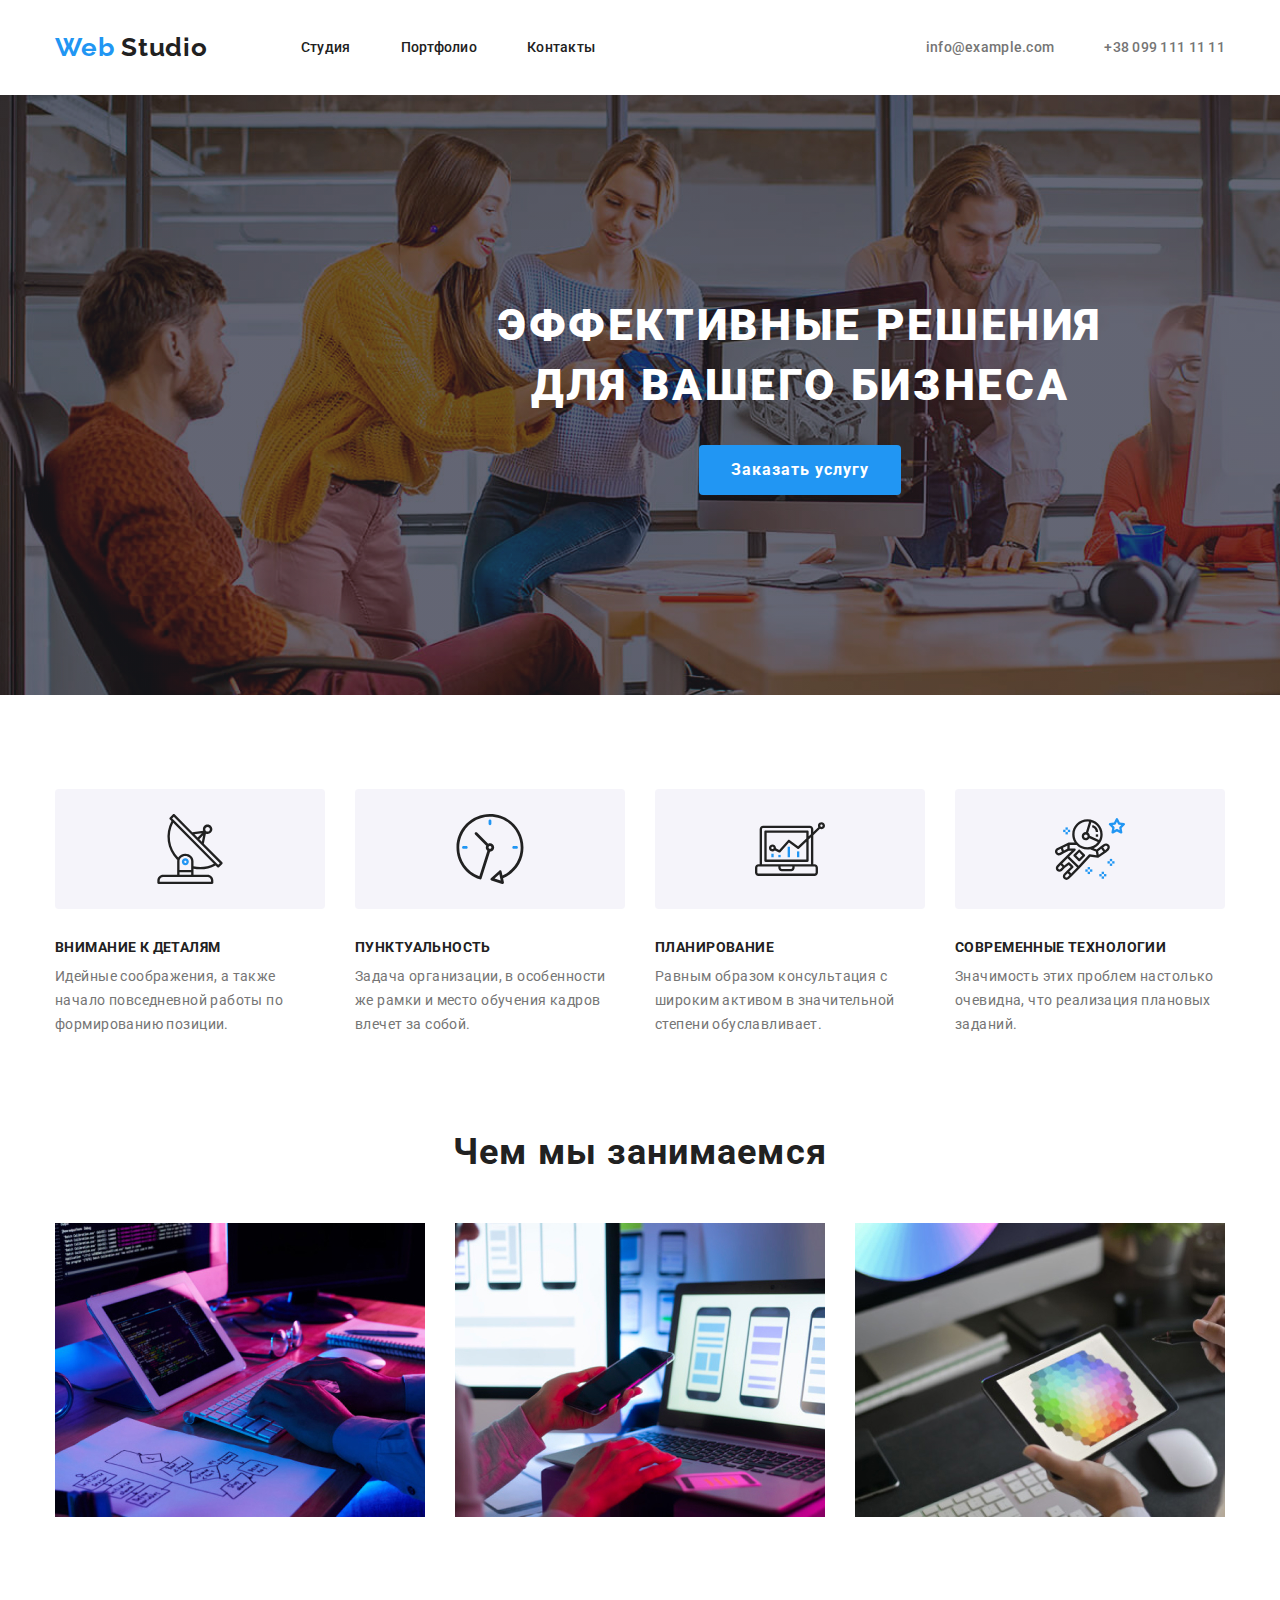
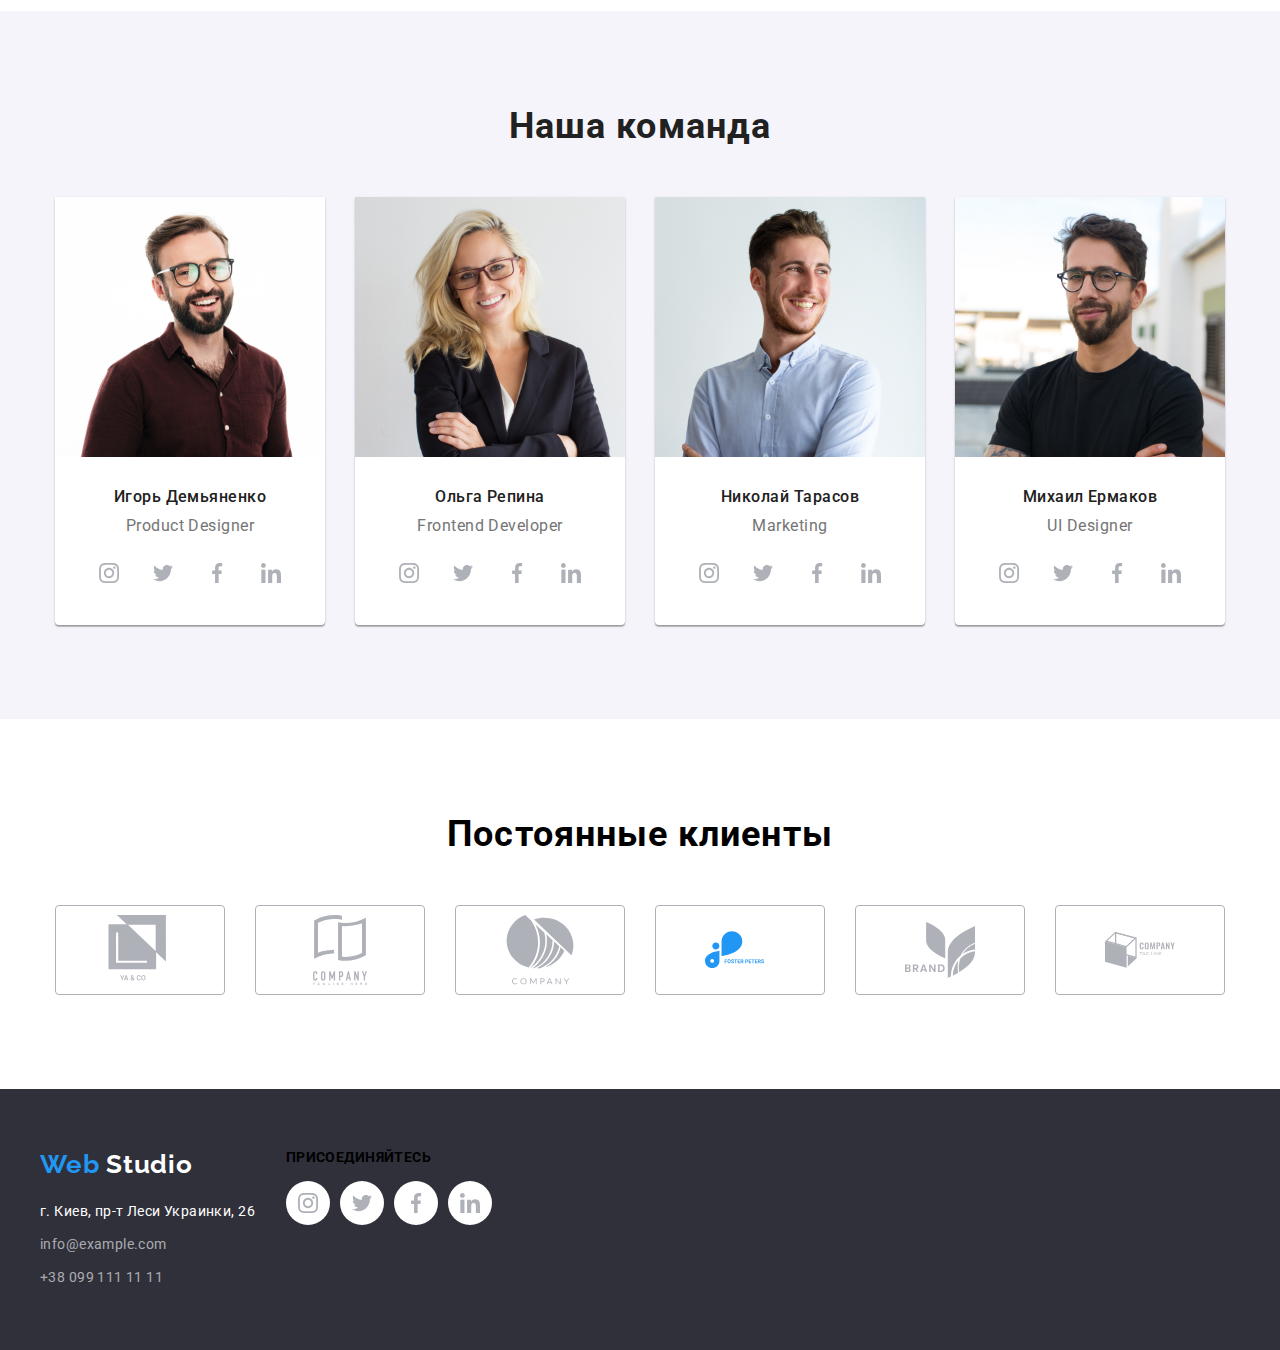
==== index.html @ 0ee761e8 "Initial commit" ====
<!DOCTYPE html>
<html lang="ru">
  <head>
    <meta charset="UTF-8" />
    <meta name="viewport" content="width=device-width, initial-scale=1.0" />
    <title>Main</title>
    <link rel="stylesheet" href="https://cdnjs.cloudflare.com/ajax/libs/modern-normalize/1.0.0/modern-normalize.min.css">
    <link
      href="https://fonts.googleapis.com/css2?family=Oleo+Script&family=Raleway:wght@700&family=Roboto:wght@400;500;700;900&display=swap"
      rel="stylesheet" />
    <link rel="stylesheet" href="./css/styles.css" />
  </head>
  <body>
    <!-- Шапка -->
    <header class="header">
      <div class="container">
       <nav class="navigation">
        <a class="logo link" href="index.html">
          <span class="logo-element">Web</span>
          Studio
        </a>

        <ul class="navigation__list list">
          <li class="navigation__list-item">
            <a class="navigation__list-link link" href="index.html">Студия</a>
          </li>
          <li class="navigation__list-item">
            <a class="navigation__list-link link" href="portfolio.html">Портфолио</a>
          </li>
          <li class="navigation__list-item">
            <a class="navigation__list-link link" href="">Контакты</a>
          </li>
        </ul>
       </nav>
       <address class="address">
          <div class="header__address">
            <ul class="address__list list">
              <li class="address__list-item">
                <a class="address__list-link link" href="mailto:info@example.com"
                >info@example.com</a>
              </li>
              <li class="address__list-item">
                <a class="address__list-link link" href="tel:+380991111111"
                >+38 099 111 11 11</a>
              </li>
            </ul>
          </div>
          </address>
      </div>
    </header>
    <main>
      <!-- Герой -->
      <section class="hero">
        <div class="container">
            <h1 class="hero__header">Эффективные решения для вашего бизнеса</h1>
          <button class="modal-btn" type="button">Заказать услугу</button>
        </div>
      </section>
      <!-- Наши качества -->
      <section class="about">
        <div class="container">
          <h2 hidden class="about__header">Наши качества</h2>
          <ul class="about__list list">
            <li class="about__list-item about__list-antenna">
              <h3 class="about__list-header">Внимание к деталям</h3>
              <p class="about__list-text">
                Идейные соображения, а также начало повседневной работы по
                формированию позиции.
              </p>
            </li>
            <li class="about__list-item about__list-clock">
              <h3 class="about__list-header">Пунктуальность</h3>
              <p class="about__list-text">
                Задача организации, в особенности же рамки и место обучения кадров
                влечет за собой.
              </p>
            </li>
            <li class="about__list-item about__list-diagram">
              <h3 class="about__list-header">Планирование</h3>
              <p class="about__list-text">
                Равным образом консультация с широким активом в значительной
                степени обуславливает.
              </p>
            </li>
            <li class="about__list-item about__list-astronaut">
              <h3 class="about__list-header">Современные технологии</h3>
              <p class="about__list-text">
                Значимость этих проблем настолько очевидна, что реализация
                плановых заданий.
              </p>
            </li>
          </ul>
        </div>
      </section>
      <!-- Чем мы занимаемся -->
      <section class="works">
        <div class="container">
          <h2 class="works__header">Чем мы занимаемся</h2>
          <ul class="works__list list">
            <li class="works__list-item">
              <img
                class="works__list-img"
                src="./images/main/tab.jpg"
                alt="человек за планшетом"
                width="370"
                height="294"
              />
            </li>
            <li class="works__list-item">
              <img
                class="works__list-img"
                src="./images/main/phone1.jpg"
                alt="человек с телефоном за ноутбуком"
                width="370"
                height="294"
              />
            </li>
            <li class="works__list-item">
              <img
                class="works__list-img"
                src="./images/main/phone2.jpg"
                alt="человек с палитрой на телефоне"
                width="370"
                height="294"
              />
            </li>
          </ul>
        </div>
      </section>
      <!-- Наша команда -->
      <section class="team">
        <div class="container">
          <h2 class="team__header">Наша команда</h2>
          <ul class="team__list list">
            <li class="team__list-item">
              <img
                class="team__list-img"
                src="./images/main/igordemyanenko.jpg"
                alt="Фото разработчика"
                height="260"
                width="270"
              />
              <h3 class="team__name">Игорь Демьяненко</h3>
              <p class="team__work">Product Designer</p>
              <ul class="social__list list">
                <li class="social__list-item">
                  <a href="#" class="social__list-link link">
                    <svg class="social__list-svg">
                      <use href="./images/sprite.svg#icon-instagram"></use>
                    </svg>
                  </a>
                </li>
                <li class="social__list-item">
                  <a href="#" class="social__list-link link">
                    <svg class="social__list-svg">
                      <use href="./images/sprite.svg#icon-twitter"></use>
                    </svg>
                  </a>
                </li>
                <li class="social__list-item">
                  <a href="#" class="social__list-link link">
                    <svg class="social__list-svg">
                      <use href="./images/sprite.svg#icon-facebook"></use>
                    </svg>
                  </a>
                </li>
                <li class="social__list-item">
                  <a href="#" class="social__list-link link">
                    <svg class="social__list-svg">
                      <use href="./images/sprite.svg#icon-linkedin"></use>
                    </svg>
                  </a>
                </li>
              </ul>
            </li>
            <li class="team__list-item">
              <img
                class="team__list-img"
                src="./images/main/olgarepina.jpg"
                alt="Фото разработчика"
                height="260"
                width="270"
              />
              <h3 class="team__name">Ольга Репина</h3>
              <p class="team__work">Frontend Developer</p>
              <ul class="social__list list">
                <li class="social__list-item">
                  <a href="#" class="social__list-link link">
                    <svg class="social__list-svg">
                      <use href="./images/sprite.svg#icon-instagram"></use>
                    </svg>
                  </a>
                </li>
                <li class="social__list-item">
                  <a href="#" class="social__list-link link">
                    <svg class="social__list-svg">
                      <use href="./images/sprite.svg#icon-twitter"></use>
                    </svg>
                  </a>
                </li>
                <li class="social__list-item">
                  <a href="#" class="social__list-link link">
                    <svg class="social__list-svg">
                      <use href="./images/sprite.svg#icon-facebook"></use>
                    </svg>
                  </a>
                </li>
                <li class="social__list-item">
                  <a href="#" class="social__list-link link">
                    <svg class="social__list-svg">
                      <use href="./images/sprite.svg#icon-linkedin"></use>
                    </svg>
                  </a>
                </li>
              </ul>
            </li>
            <li class="team__list-item">
              <img
                class="team__list-img"
                src="./images/main/nikolaytarasov.jpg"
                alt="Фото разработчика"
                height="260"
                width="270"
              />
              <h3 class="team__name">Николай Тарасов</h3>
              <p class="team__work">Marketing</p>
              <ul class="social__list list">
                <li class="social__list-item">
                  <a href="#" class="social__list-link link">
                    <svg class="social__list-svg">
                      <use href="./images/sprite.svg#icon-instagram"></use>
                    </svg>
                  </a>
                </li>
                <li class="social__list-item">
                  <a href="#" class="social__list-link link">
                    <svg class="social__list-svg">
                      <use href="./images/sprite.svg#icon-twitter"></use>
                    </svg>
                  </a>
                </li>
                <li class="social__list-item">
                  <a href="#" class="social__list-link link">
                    <svg class="social__list-svg">
                      <use href="./images/sprite.svg#icon-facebook"></use>
                    </svg>
                  </a>
                </li>
                <li class="social__list-item">
                  <a href="#" class="social__list-link link">
                    <svg class="social__list-svg">
                      <use href="./images/sprite.svg#icon-linkedin"></use>
                    </svg>
                  </a>
                </li>
              </ul>
            </li>
            <li class="team__list-item">
              <img
                class="team__list-img"
                src="./images/main/mihailermakov.jpg"
                alt="Фото разработчика"
                height="260"
                width="270"
              />
              <h3 class="team__name">Михаил Ермаков</h3>
              <p class="team__work">UI Designer</p>
              <ul class="social__list list">
                <li class="social__list-item">
                  <a href="#" class="social__list-link link">
                    <svg class="social__list-svg">
                      <use href="./images/sprite.svg#icon-instagram"></use>
                    </svg>
                  </a>
                </li>
                <li class="social__list-item">
                  <a href="#" class="social__list-link link">
                    <svg class="social__list-svg">
                      <use href="./images/sprite.svg#icon-twitter"></use>
                    </svg>
                  </a>
                </li>
                <li class="social__list-item">
                  <a href="#" class="social__list-link link">
                    <svg class="social__list-svg">
                      <use href="./images/sprite.svg#icon-facebook"></use>
                    </svg>
                  </a>
                </li>
                <li class="social__list-item">
                  <a href="#" class="social__list-link link">
                    <svg class="social__list-svg">
                      <use href="./images/sprite.svg#icon-linkedin"></use>
                    </svg>
                  </a>
                </li>
              </ul>
            </li>
          </ul>
        </div>
      </section>
      <!--Постоянные клиенты-->
      <section class="clients">
        <div class="container">
          <h2 class="clients__header">Постоянные клиенты</h2>
          <ul class="clients__list list">
            <li class="clients__list-item clients__list-logo1"></li>
            <li class="clients__list-item clients__list-logo2"></li>
            <li class="clients__list-item clients__list-logo3"></li>
            <li class="clients__list-item clients__list-logo4"></li>
            <li class="clients__list-item clients__list-logo5"></li>
            <li class="clients__list-item clients__list-logo6"></li>
          </ul>
        </div>
      </section>
    </main>
    <footer class="footer">
      <div class="container">
        <div class="footer__address-wrapper">
          <a class="logo link" href="/index.html">
            <span class="logo-element">Web</span>
            <span class="footer__logo-element">Studio</span>
          </a>
          <address class="footer__address address">
            <ul class="footer__address-list list">
              <li class="footer__address-item">
                <a class="footer__address-map link" href="https://goo.gl/maps/5HZnRqnJjsardYHZ7" target="_blank">г. Киев, пр-т
                  Леси
                  Украинки, 26
                </a>
              </li>
              <li class="footer__address-item">
                <a class="footer__address-link link" href="mailto:info@example.com">info@example.com</a>
              </li>
              <li class="footer__address-item">
                <a class="footer__address-link link" href="tel:+380991111111">+38 099 111 11 11</a>
              </li>
            </ul>
          </address>
        </div>
        <div class="footer__social">
          <p class="footer__social-agit">Присоединяйтесь</p>
          <ul class="social__list list">
            <li class="social__list-item">
              <a href="#" class="social__list-link link">
                <svg class="social__list-svg">
                  <use href="./images/sprite.svg#icon-instagram"></use>
                </svg>
              </a>
            </li>
            <li class="social__list-item">
              <a href="#" class="social__list-link link">
                <svg class="social__list-svg">
                  <use href="./images/sprite.svg#icon-twitter"></use>
                </svg>
              </a>
            </li>
            <li class="social__list-item">
              <a href="#" class="social__list-link link">
                <svg class="social__list-svg">
                  <use href="./images/sprite.svg#icon-facebook"></use>
                </svg>
              </a>
            </li>
            <li class="social__list-item">
              <a href="#" class="social__list-link link">
                <svg class="social__list-svg">
                  <use href="./images/sprite.svg#icon-linkedin"></use>
                </svg>
              </a>
            </li>
          </ul>
        </div>
      </div>
    </footer>
  </body>
</html>
---- css/styles.css ----
:root {
  --main-font: "Roboto", sans-serif;
  --secondary-font: "Raleway", sans-serif;
  --accent-color: #2196f3;
  --headers-color: #212121;
  --text-color: #757575;
  --hero-color: #ffffff;
  --social-color: #afb1b8;
  --footer__address-color: rgba(255, 255, 255, 0.6);
}

*,
*::before,
*::after {
  margin: 0;
  padding: 0;
}

body {
  font-family: var(--main-font);
  max-width: 1600px;
}

img {
  display: block;
}

.link {
  text-decoration: none;
}

.list {
  list-style: none;
}

.address {
  font-style: normal;
}

.container {
  width: 1200px;
  padding: 0 15px;
  margin: 0 auto;
}

.section {
  padding-top: 94px;
  padding-bottom: 94px;
}

/* ========== COMPONENTS ========== */
.logo-element {
  font-family: var(--secondary-font);
  font-weight: 700;
  font-size: 26px;
  line-height: 1.192;
  letter-spacing: 0.03em;
  color: var(--accent-color);
}

.works__header,
.team__header {
  font-weight: 700;
  font-size: 36px;
  line-height: 1.167;
  letter-spacing: 0.03em;
  color: var(--headers-color);
}

/* ======== END COMPONENTS ======== */

/* ========== HEADER ========== */
.header {
  padding: 32px 0;
}

.header .container {
  display: flex;
  align-items: center;
  justify-content: space-between;
}

.navigation {
  display: flex;
  align-items: center;
}

.navigation__list {
  display: flex;
}

.navigation__list-item:not(:last-child) {
  margin-right: 50px;
}

.logo {
  margin-right: 93px;
}

.navigation__list-link,
.address__list-link {
  font-weight: 500;
  font-size: 14px;
  line-height: 1.142;
  letter-spacing: 0.02em;
  color: var(--headers-color);
}

.navigation__list-link:hover,
.address__list-link:hover,
.navigation__list-link:focus,
.address__list-link:focus {
  color: var(--accent-color);
}

.logo {
  font-family: var(--secondary-font);
  font-weight: 700;
  font-size: 26px;
  line-height: 1.192;
  letter-spacing: 0.03em;
  color: var(--headers-color);
}

.address__list {
  display: flex;
}

.address__list-item:not(:last-child) {
  margin-right: 50px;
}

.address__list-link {
  color: var(--text-color);
}
/* ========== END HEADER ========== */

/* ========== HERO ========== */
.hero {
  background-color: #2f303a;
  background-image: linear-gradient(
      rgba(47, 48, 58, 0.4),
      rgba(47, 48, 58, 0.4)
    ),
    url(../images/main/hero.jpg);
  width: 1600px;
  height: 600px;
  background-repeat: no-repeat;
  background-size: cover;
}

.modal-btn {
  display: block;
  font-family: inherit;
  font-weight: 700;
  font-size: 16px;
  line-height: 1.875;
  letter-spacing: 0.06em;
  margin: 0 auto;
  margin-top: 30px;
  padding: 10px 32px;
  border-style: none;
  border-radius: 4px;
  cursor: pointer;
  background-color: var(--accent-color);
  color: var(--hero-color);
}

.hero__header {
  text-align: center;
  width: 700px;
  margin: 0 auto;
  padding-top: 200px;
  font-weight: 900;
  font-size: 44px;
  line-height: 1.364;
  letter-spacing: 0.06em;
  text-transform: uppercase;
  color: var(--hero-color);
}
/* ========== END HERO ========== */

/* ========== ABOUT ========== */
.about .container {
  display: flex;
}

.about__list {
  display: flex;
  padding-top: 94px;
}

.about__list-header {
  margin-bottom: 10px;
  font-weight: 700;
  font-size: 14px;
  line-height: 1.142;
  letter-spacing: 0.03em;
  text-transform: uppercase;
  color: var(--headers-color);
}

.about__list-item {
  width: 270px;
}

.about__list-item:not(:last-child) {
  margin-right: 30px;
}

.about__list-text {
  font-weight: 400;
  font-size: 14px;
  line-height: 1.714;
  letter-spacing: 0.03em;
  color: var(--text-color);
}

.about__list-item::before {
  display: block;
  content: "";
  height: 120px;
  border-radius: 4px;
  margin-bottom: 30px;
  background-repeat: no-repeat;
  background-size: 70px 70px;
  background-position: center;
  background-color: #f5f4fa;
}

.about__list-antenna::before {
  background-image: url(../images/main/antenna.svg);
}

.about__list-clock::before {
  background-image: url(../images/main/clock.svg);
}

.about__list-diagram::before {
  background-image: url(../images/main/diagram.svg);
}

.about__list-astronaut::before {
  background-image: url(../images/main/astronaut.svg);
}
/* ========== END ABOUT ========== */

/* ========== WORKS ========== */
.works .container {
  display: flex;
  flex-wrap: wrap;
}

.works__list-item {
  padding-bottom: 94px;
}

.works__header {
  padding-top: 94px;
  margin: 0 auto;
}

.works__list {
  display: flex;
  justify-content: center;
  padding-top: 50px;
}

.works__list-item:not(:last-child) {
  margin-right: 30px;
}

/* ========== END WORKS ========== */

/* ========== TEAM ========== */
.team .container {
  display: flex;
  flex-wrap: wrap;
}

.team {
  background-color: #f5f4fa;
}

.team__header {
  padding-top: 94px;
  margin: 0 auto;
}

.team__list {
  display: flex;
  padding-top: 50px;
  padding-bottom: 94px;
}

.team__name {
  display: flex;
  justify-content: center;
  font-weight: 500;
  font-size: 16px;
  line-height: 1.188;
  letter-spacing: 0.03em;
  color: var(--headers-color);
  margin-top: 30px;
}

.team__work {
  display: flex;
  justify-content: center;
  font-weight: 400;
  font-size: 16px;
  line-height: 1.188;
  letter-spacing: 0.03em;
  color: var(--text-color);
  margin-top: 10px;
}

.team__list-item {
  background-color: var(--hero-color);
  box-shadow: 0px 1px 3px rgba(0, 0, 0, 0.12), 0px 1px 1px rgba(0, 0, 0, 0.14),
    0px 2px 1px rgba(0, 0, 0, 0.2);
  border-radius: 0px 0px 4px 4px;
}

.team__list-item:not(:last-child) {
  margin-right: 30px;
}

.social__list-item:not(:last-child) {
  margin-right: 10px;
}

.social__list {
  display: flex;
  justify-content: center;
  margin-top: 16px;
  margin-bottom: 30px;
}

.social__list-link {
  display: flex;
  justify-content: center;
  align-items: center;
  width: 44px;
  height: 44px;
  border-radius: 50%;
  background-color: #ffffff;
}

.social__list-link:hover {
  background-color: var(--accent-color);
}

.social__list-link:hover .social__list-svg {
  fill: var(--hero-color);
}

.social__list-svg {
  width: 20px;
  height: 20px;
  fill: var(--social-color);
}

/* ========== END TEAM ========== */

/* ========== CLIENTS ========== */
.clients__header {
  font-weight: 700;
  font-size: 36px;
  line-height: 1.167;
  text-align: center;
  letter-spacing: 0.03em;
  padding-top: 94px;
  margin-bottom: 50px;
}

.clients__list {
  display: flex;
  justify-content: space-between;
}

.clients__list-item {
  padding-bottom: 94px;
}

.clients__list-item:not(:last-child) {
  margin-right: 30px;
}

.clients__list-item::before {
  display: block;
  content: "";
  width: 170px;
  height: 90px;
  border: 1px solid #afb1b8;
  border-radius: 4px;
  background-repeat: no-repeat;
  background-size: 70px 70px;
  background-position: center;
}

.clients__list-logo1::before {
  background-image: url(../images/main/logo1.svg);
}

.clients__list-logo2::before {
  background-image: url(../images/main/logo2.svg);
}

.clients__list-logo3::before {
  background-image: url(../images/main/logo3.svg);
}

.clients__list-logo4::before {
  background-image: url(../images/main/logo4.svg);
}

.clients__list-logo5::before {
  background-image: url(../images/main/logo5.svg);
}

.clients__list-logo6::before {
  background-image: url(../images/main/logo6.svg);
}

/* ========== END CLIENTS ========== */

/* ========== FOOTER ========== */
.footer {
  background-color: #2f303a;
}

.footer .container {
  display: flex;
  padding: 60px 0px;
}

.footer__logo-element {
  font-family: var(--secondary-font);
  font-weight: 700;
  font-size: 26px;
  line-height: 1.192;
  letter-spacing: 0.03em;
  color: var(--hero-color);
}

.footer__address-map {
  font-style: normal;
  font-weight: 400;
  font-size: 14px;
  line-height: 1.714;
  letter-spacing: 0.03em;
  color: #ffffff;
}

.footer__address-link {
  font-style: normal;
  font-weight: 400;
  font-size: 14px;
  line-height: 1.714;
  letter-spacing: 0.03em;
  color: var(--footer__address-color);
}

.footer__address {
  margin-top: 20px;
}

.footer__address-item:not(:last-child) {
  margin-bottom: 9px;
}

.footer__social-agit {
  font-weight: 700;
  font-size: 14px;
  line-height: 1.143;
  letter-spacing: 0.03em;
  text-transform: uppercase;
}

/* ========== END FOOTER ========== */
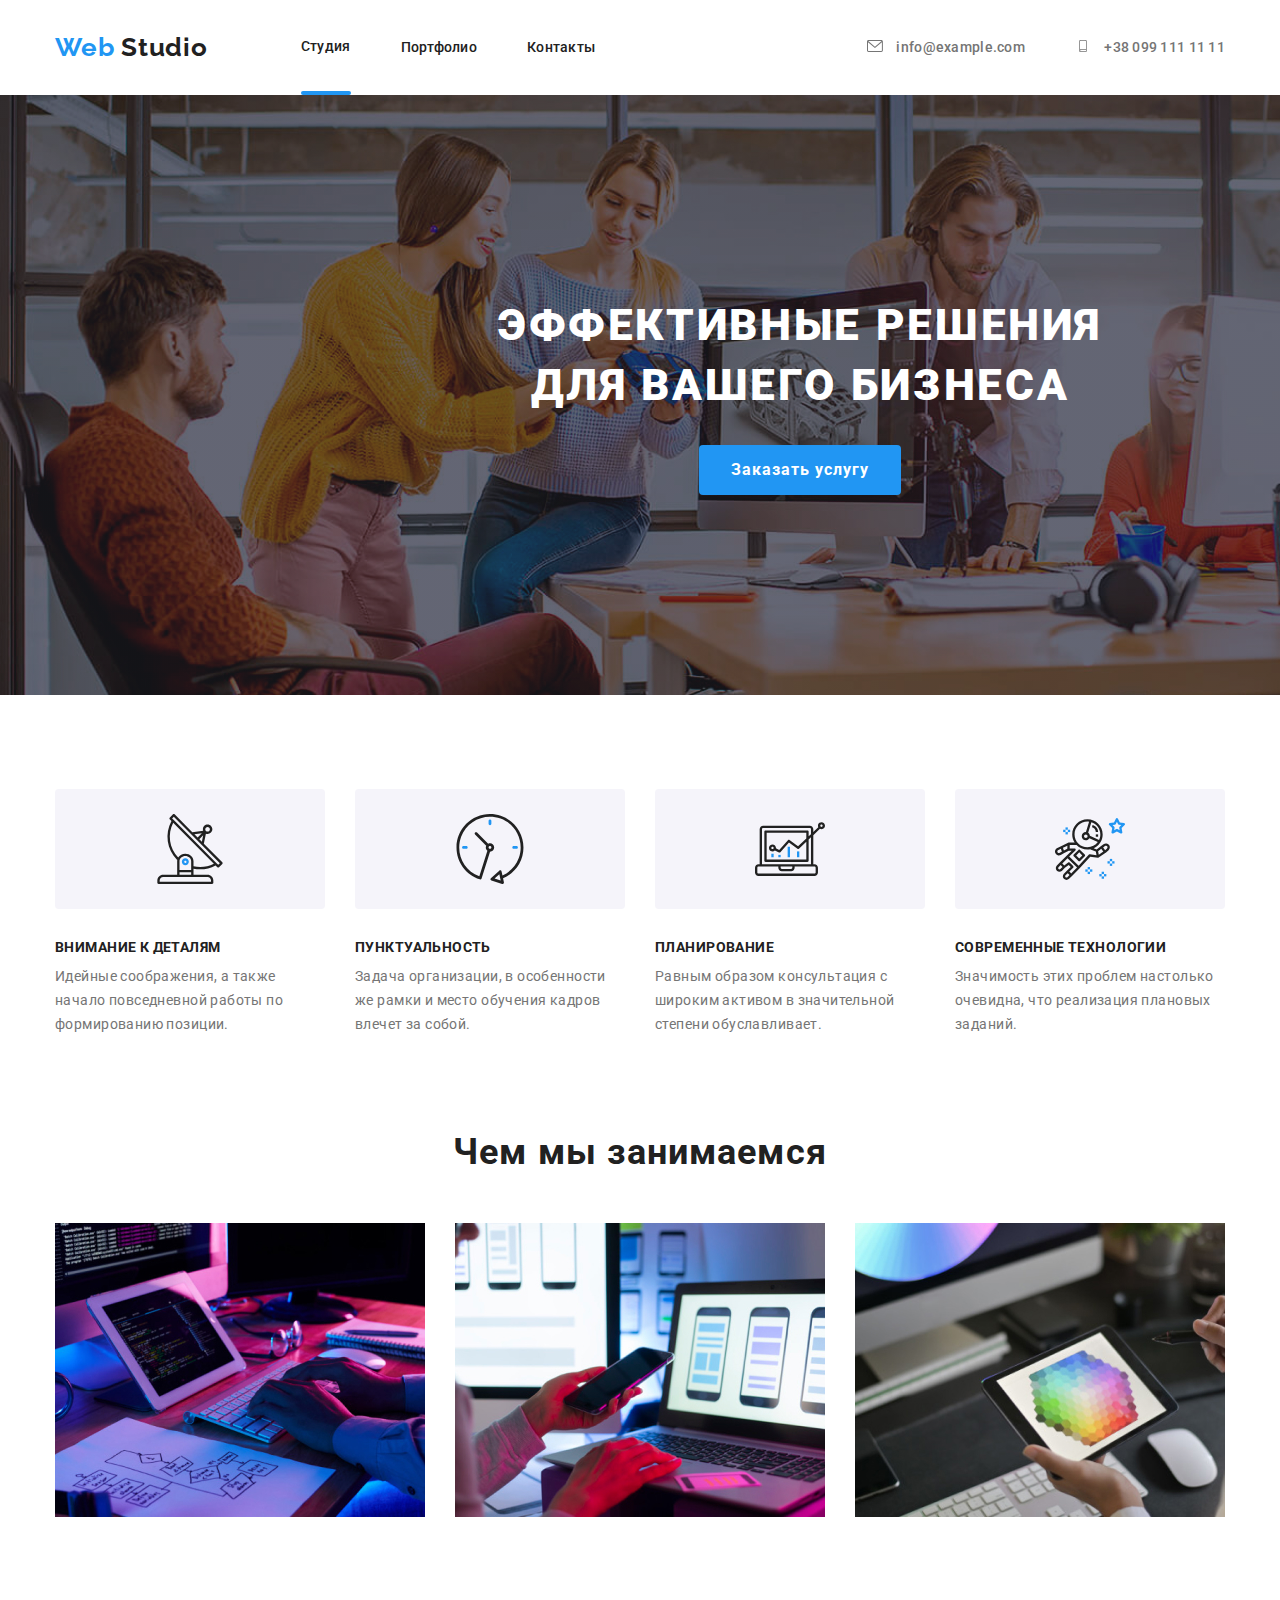
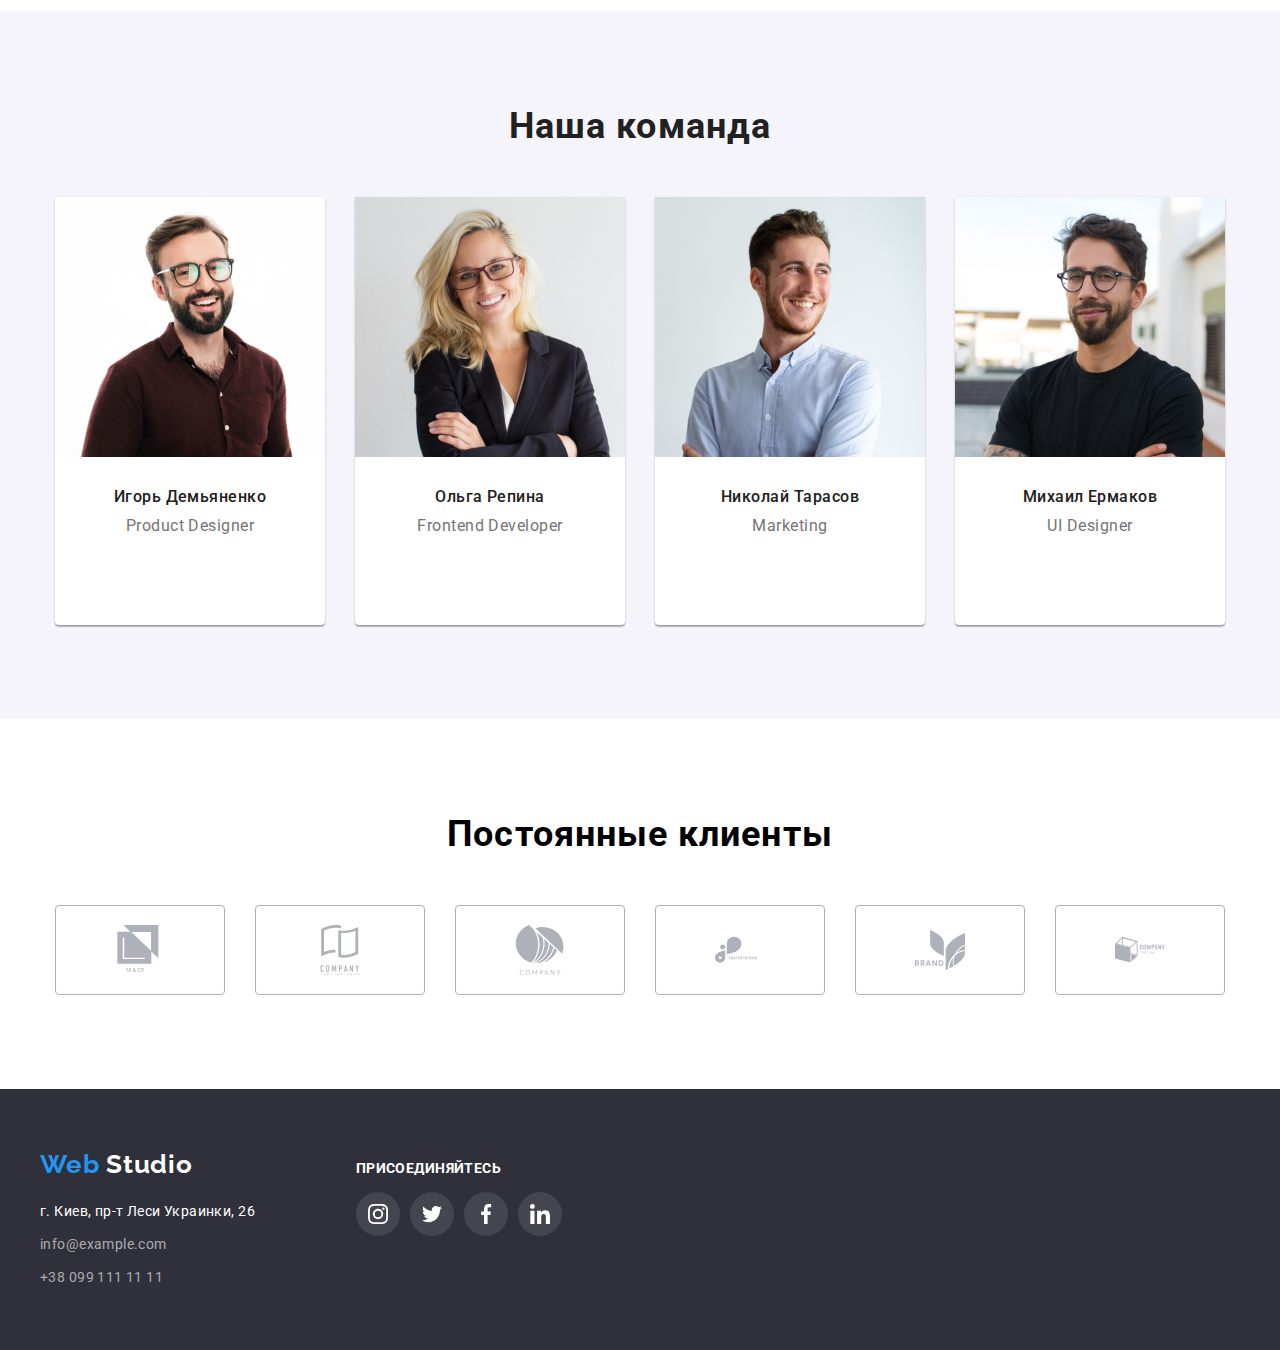
==== commit 4a8ff743: "cloned" ====
--- a/index.html
+++ b/index.html
@@ -19,10 +19,9 @@
           <span class="logo-element">Web</span>
           Studio
         </a>
-
         <ul class="navigation__list list">
           <li class="navigation__list-item">
-            <a class="navigation__list-link link" href="index.html">Студия</a>
+            <a class="navigation__list-link link item" href="index.html"><span class="navigation__list-underline"></span>Студия</a>
           </li>
           <li class="navigation__list-item">
             <a class="navigation__list-link link" href="portfolio.html">Портфолио</a>
@@ -36,12 +35,18 @@
           <div class="header__address">
             <ul class="address__list list">
               <li class="address__list-item">
-                <a class="address__list-link link" href="mailto:info@example.com"
-                >info@example.com</a>
+                <a class="address__list-link link" href="mailto:info@example.com">
+                  <svg class="header__address-svg">
+                    <use href="./images/sprite.svg#mail"></use>
+                  </svg>
+                  info@example.com</a>
               </li>
               <li class="address__list-item">
-                <a class="address__list-link link" href="tel:+380991111111"
-                >+38 099 111 11 11</a>
+                <a class="address__list-link link" href="tel:+380991111111">
+                  <svg class="header__address-svg">
+                    <use href="./images/sprite.svg#smartphone"></use>
+                  </svg>
+                  +38 099 111 11 11</a>
               </li>
             </ul>
           </div>
@@ -53,9 +58,20 @@
       <section class="hero">
         <div class="container">
             <h1 class="hero__header">Эффективные решения для вашего бизнеса</h1>
-          <button class="modal-btn" type="button">Заказать услугу</button>
+          <button class="modal-btn" type="button" data-modal-open>Заказать услугу</button>
         </div>
       </section>
+      <!--Backdrop -->
+      <div class="hero__backdrop is-hidden" data-modal>
+        <div class="hero__modal">
+          <button type="button" class="hero__modalbtn" data-modal-close>
+            <svg class="hero__modalbtn-svg">
+              <use href="./images/sprite.svg#close"></use>
+            </svg>
+          </button>
+        </div>
+      </div>
+      <script src="./js/modal.js"></script>
       <!-- Наши качества -->
       <section class="about">
         <div class="container">
@@ -146,28 +162,28 @@
                 <li class="social__list-item">
                   <a href="#" class="social__list-link link">
                     <svg class="social__list-svg">
-                      <use href="./images/sprite.svg#icon-instagram"></use>
-                    </svg>
-                  </a>
-                </li>
-                <li class="social__list-item">
-                  <a href="#" class="social__list-link link">
-                    <svg class="social__list-svg">
-                      <use href="./images/sprite.svg#icon-twitter"></use>
-                    </svg>
-                  </a>
-                </li>
-                <li class="social__list-item">
-                  <a href="#" class="social__list-link link">
-                    <svg class="social__list-svg">
-                      <use href="./images/sprite.svg#icon-facebook"></use>
-                    </svg>
-                  </a>
-                </li>
-                <li class="social__list-item">
-                  <a href="#" class="social__list-link link">
-                    <svg class="social__list-svg">
-                      <use href="./images/sprite.svg#icon-linkedin"></use>
+                      <use href="./images/sprite.svg#instagram"></use>
+                    </svg>
+                  </a>
+                </li>
+                <li class="social__list-item">
+                  <a href="#" class="social__list-link link">
+                    <svg class="social__list-svg">
+                      <use href="./images/sprite.svg#twitter"></use>
+                    </svg>
+                  </a>
+                </li>
+                <li class="social__list-item">
+                  <a href="#" class="social__list-link link">
+                    <svg class="social__list-svg">
+                      <use href="./images/sprite.svg#facebook"></use>
+                    </svg>
+                  </a>
+                </li>
+                <li class="social__list-item">
+                  <a href="#" class="social__list-link link">
+                    <svg class="social__list-svg">
+                      <use href="./images/sprite.svg#linkedin"></use>
                     </svg>
                   </a>
                 </li>
@@ -187,28 +203,28 @@
                 <li class="social__list-item">
                   <a href="#" class="social__list-link link">
                     <svg class="social__list-svg">
-                      <use href="./images/sprite.svg#icon-instagram"></use>
-                    </svg>
-                  </a>
-                </li>
-                <li class="social__list-item">
-                  <a href="#" class="social__list-link link">
-                    <svg class="social__list-svg">
-                      <use href="./images/sprite.svg#icon-twitter"></use>
-                    </svg>
-                  </a>
-                </li>
-                <li class="social__list-item">
-                  <a href="#" class="social__list-link link">
-                    <svg class="social__list-svg">
-                      <use href="./images/sprite.svg#icon-facebook"></use>
-                    </svg>
-                  </a>
-                </li>
-                <li class="social__list-item">
-                  <a href="#" class="social__list-link link">
-                    <svg class="social__list-svg">
-                      <use href="./images/sprite.svg#icon-linkedin"></use>
+                      <use href="./images/sprite.svg#instagram"></use>
+                    </svg>
+                  </a>
+                </li>
+                <li class="social__list-item">
+                  <a href="#" class="social__list-link link">
+                    <svg class="social__list-svg">
+                      <use href="./images/sprite.svg#twitter"></use>
+                    </svg>
+                  </a>
+                </li>
+                <li class="social__list-item">
+                  <a href="#" class="social__list-link link">
+                    <svg class="social__list-svg">
+                      <use href="./images/sprite.svg#facebook"></use>
+                    </svg>
+                  </a>
+                </li>
+                <li class="social__list-item">
+                  <a href="#" class="social__list-link link">
+                    <svg class="social__list-svg">
+                      <use href="./images/sprite.svg#linkedin"></use>
                     </svg>
                   </a>
                 </li>
@@ -228,28 +244,28 @@
                 <li class="social__list-item">
                   <a href="#" class="social__list-link link">
                     <svg class="social__list-svg">
-                      <use href="./images/sprite.svg#icon-instagram"></use>
-                    </svg>
-                  </a>
-                </li>
-                <li class="social__list-item">
-                  <a href="#" class="social__list-link link">
-                    <svg class="social__list-svg">
-                      <use href="./images/sprite.svg#icon-twitter"></use>
-                    </svg>
-                  </a>
-                </li>
-                <li class="social__list-item">
-                  <a href="#" class="social__list-link link">
-                    <svg class="social__list-svg">
-                      <use href="./images/sprite.svg#icon-facebook"></use>
-                    </svg>
-                  </a>
-                </li>
-                <li class="social__list-item">
-                  <a href="#" class="social__list-link link">
-                    <svg class="social__list-svg">
-                      <use href="./images/sprite.svg#icon-linkedin"></use>
+                      <use href="./images/sprite.svg#instagram"></use>
+                    </svg>
+                  </a>
+                </li>
+                <li class="social__list-item">
+                  <a href="#" class="social__list-link link">
+                    <svg class="social__list-svg">
+                      <use href="./images/sprite.svg#twitter"></use>
+                    </svg>
+                  </a>
+                </li>
+                <li class="social__list-item">
+                  <a href="#" class="social__list-link link">
+                    <svg class="social__list-svg">
+                      <use href="./images/sprite.svg#facebook"></use>
+                    </svg>
+                  </a>
+                </li>
+                <li class="social__list-item">
+                  <a href="#" class="social__list-link link">
+                    <svg class="social__list-svg">
+                      <use href="./images/sprite.svg#linkedin"></use>
                     </svg>
                   </a>
                 </li>
@@ -269,28 +285,28 @@
                 <li class="social__list-item">
                   <a href="#" class="social__list-link link">
                     <svg class="social__list-svg">
-                      <use href="./images/sprite.svg#icon-instagram"></use>
-                    </svg>
-                  </a>
-                </li>
-                <li class="social__list-item">
-                  <a href="#" class="social__list-link link">
-                    <svg class="social__list-svg">
-                      <use href="./images/sprite.svg#icon-twitter"></use>
-                    </svg>
-                  </a>
-                </li>
-                <li class="social__list-item">
-                  <a href="#" class="social__list-link link">
-                    <svg class="social__list-svg">
-                      <use href="./images/sprite.svg#icon-facebook"></use>
-                    </svg>
-                  </a>
-                </li>
-                <li class="social__list-item">
-                  <a href="#" class="social__list-link link">
-                    <svg class="social__list-svg">
-                      <use href="./images/sprite.svg#icon-linkedin"></use>
+                      <use href="./images/sprite.svg#instagram"></use>
+                    </svg>
+                  </a>
+                </li>
+                <li class="social__list-item">
+                  <a href="#" class="social__list-link link">
+                    <svg class="social__list-svg">
+                      <use href="./images/sprite.svg#twitter"></use>
+                    </svg>
+                  </a>
+                </li>
+                <li class="social__list-item">
+                  <a href="#" class="social__list-link link">
+                    <svg class="social__list-svg">
+                      <use href="./images/sprite.svg#facebook"></use>
+                    </svg>
+                  </a>
+                </li>
+                <li class="social__list-item">
+                  <a href="#" class="social__list-link link">
+                    <svg class="social__list-svg">
+                      <use href="./images/sprite.svg#linkedin"></use>
                     </svg>
                   </a>
                 </li>
@@ -304,12 +320,48 @@
         <div class="container">
           <h2 class="clients__header">Постоянные клиенты</h2>
           <ul class="clients__list list">
-            <li class="clients__list-item clients__list-logo1"></li>
-            <li class="clients__list-item clients__list-logo2"></li>
-            <li class="clients__list-item clients__list-logo3"></li>
-            <li class="clients__list-item clients__list-logo4"></li>
-            <li class="clients__list-item clients__list-logo5"></li>
-            <li class="clients__list-item clients__list-logo6"></li>
+            <li class="clients__list-item">
+              <a class="clients__list-link link" href="">
+                <svg class="clients__list-svg">
+                  <use href="./images/sprite.svg#logo1"></use>
+                </svg>
+              </a>
+            </li>
+            <li class="clients__list-item">
+              <a class="clients__list-link link" href="">
+                <svg class="clients__list-svg">
+                  <use href="./images/sprite.svg#logo2"></use>
+                </svg>
+              </a>
+            </li>
+            <li class="clients__list-item">
+              <a class="clients__list-link link" href="">
+                <svg class="clients__list-svg">
+                  <use href="./images/sprite.svg#logo3"></use>
+                </svg>
+              </a>
+            </li>
+            <li class="clients__list-item">
+              <a class="clients__list-link link" href="">
+                <svg class="clients__list-svg">
+                  <use href="./images/sprite.svg#logo4"></use>
+                </svg>
+              </a>
+            </li>
+            <li class="clients__list-item">
+              <a class="clients__list-link link" href="">
+                <svg class="clients__list-svg">
+                  <use href="./images/sprite.svg#logo5"></use>
+                </svg>
+              </a>
+            </li>
+            <li class="clients__list-item">
+              <a class="clients__list-link link" href="">
+                <svg class="clients__list-svg">
+                  <use href="./images/sprite.svg#logo6"></use>
+                </svg>
+              </a>
+            </li>
           </ul>
         </div>
       </section>
@@ -342,30 +394,30 @@
           <p class="footer__social-agit">Присоединяйтесь</p>
           <ul class="social__list list">
             <li class="social__list-item">
-              <a href="#" class="social__list-link link">
+              <a href="#" class="social__list-link link footer__social-color">
                 <svg class="social__list-svg">
-                  <use href="./images/sprite.svg#icon-instagram"></use>
+                  <use href="./images/sprite.svg#instagram"></use>
                 </svg>
               </a>
             </li>
             <li class="social__list-item">
-              <a href="#" class="social__list-link link">
+              <a href="#" class="social__list-link link footer__social-color">
                 <svg class="social__list-svg">
-                  <use href="./images/sprite.svg#icon-twitter"></use>
+                  <use href="./images/sprite.svg#twitter"></use>
                 </svg>
               </a>
             </li>
             <li class="social__list-item">
-              <a href="#" class="social__list-link link">
+              <a href="#" class="social__list-link link footer__social-color">
                 <svg class="social__list-svg">
-                  <use href="./images/sprite.svg#icon-facebook"></use>
+                  <use href="./images/sprite.svg#facebook"></use>
                 </svg>
               </a>
             </li>
             <li class="social__list-item">
-              <a href="#" class="social__list-link link">
+              <a href="#" class="social__list-link link footer__social-color">
                 <svg class="social__list-svg">
-                  <use href="./images/sprite.svg#icon-linkedin"></use>
+                  <use href="./images/sprite.svg#linkedin"></use>
                 </svg>
               </a>
             </li>
--- a/css/styles.css
+++ b/css/styles.css
@@ -131,8 +131,39 @@
 }
 
 .address__list-link {
+  transition: all 250ms cubic-bezier(0.4, 0, 0.2, 1);
+  font-weight: 500;
+  font-size: 14px;
   color: var(--text-color);
 }
+
+.header__address-svg {
+  margin-right: 10px;
+  width: 16px;
+  height: 12px;
+  fill: var(--text-color);
+}
+
+.item {
+  display: block;
+  position: relative;
+}
+
+.navigation__list-underline {
+  position: absolute;
+  bottom: -41px;
+  width: 100%;
+  height: 4px;
+  border-radius: 2px;
+  background-color: var(--accent-color);
+}
+
+.address__list-link:hover .header__address-svg,
+.address__list-link:focus .header__address-svg {
+  cursor: pointer;
+  fill: var(--accent-color);
+}
+
 /* ========== END HEADER ========== */
 
 /* ========== HERO ========== */
@@ -358,7 +389,7 @@
 .social__list-svg {
   width: 20px;
   height: 20px;
-  fill: var(--social-color);
+  fill: var(--hero-color);
 }
 
 /* ========== END TEAM ========== */
@@ -387,40 +418,30 @@
   margin-right: 30px;
 }
 
-.clients__list-item::before {
-  display: block;
-  content: "";
+.clients__list-link {
+  display: flex;
+  justify-content: center;
+  align-items: center;
+  border: 1px solid var(--social-color);
+  border-radius: 4px;
   width: 170px;
   height: 90px;
-  border: 1px solid #afb1b8;
-  border-radius: 4px;
-  background-repeat: no-repeat;
-  background-size: 70px 70px;
-  background-position: center;
-}
-
-.clients__list-logo1::before {
-  background-image: url(../images/main/logo1.svg);
-}
-
-.clients__list-logo2::before {
-  background-image: url(../images/main/logo2.svg);
-}
-
-.clients__list-logo3::before {
-  background-image: url(../images/main/logo3.svg);
-}
-
-.clients__list-logo4::before {
-  background-image: url(../images/main/logo4.svg);
-}
-
-.clients__list-logo5::before {
-  background-image: url(../images/main/logo5.svg);
-}
-
-.clients__list-logo6::before {
-  background-image: url(../images/main/logo6.svg);
+}
+.clients__list-link:hover,
+.clients__list-link:focus {
+  border: 1px solid var(--accent-color);
+  cursor: pointer;
+}
+
+.clients__list-svg {
+  width: 50px;
+  height: 50px;
+  fill: var(--social-color);
+}
+
+.clients__list-link:hover .clients__list-svg,
+.clients__list-link:focus .clients_list-svg {
+  fill: var(--accent-color);
 }
 
 /* ========== END CLIENTS ========== */
@@ -429,10 +450,10 @@
 .footer {
   background-color: #2f303a;
 }
-
 .footer .container {
   display: flex;
   padding: 60px 0px;
+  align-items: baseline;
 }
 
 .footer__logo-element {
@@ -470,12 +491,70 @@
   margin-bottom: 9px;
 }
 
+.footer__social {
+  margin-left: 70px;
+}
+
 .footer__social-agit {
   font-weight: 700;
   font-size: 14px;
   line-height: 1.143;
   letter-spacing: 0.03em;
   text-transform: uppercase;
+  color: var(--hero-color);
+}
+
+.footer__social-color {
+  background-color: rgba(255, 255, 255, 0.1);
 }
 
 /* ========== END FOOTER ========== */
+
+/* ========== BACKDROP ========== */
+.hero__backdrop {
+  position: fixed;
+  top: 0;
+  left: 0;
+  transition: all 250ms cubic-bezier(0.4, 0, 0.2, 1);
+  width: 100%;
+  height: 100%;
+  background-color: rgba(0, 0, 0, 0.2);
+}
+.hero__modal {
+  position: absolute;
+  top: 50%;
+  left: 50%;
+  transform: translate(-50%, -50%);
+
+  width: 528px;
+  height: 581px;
+  border-radius: 4px;
+  box-shadow: 0px 1px 3px rgba(0, 0, 0, 0.12), 0px 1px 1px rgba(0, 0, 0, 0.14),
+    0px 2px 1px rgba(0, 0, 0, 0.2);
+  background-color: #ffffff;
+}
+.hero__modalbtn {
+  position: absolute;
+  top: 8px;
+  right: 8px;
+  display: flex;
+  cursor: pointer;
+
+  width: 30px;
+  height: 30px;
+  padding: 10px;
+  border: 1px solid rgba(0, 0, 0, 0.1);
+  border-radius: 50%;
+  background-color: #ffffff;
+}
+.hero__modalbtn-svg {
+  width: 11px;
+  height: 11px;
+  fill: #212121;
+}
+.is-hidden {
+  opacity: 0;
+  visibility: hidden;
+  pointer-events: none;
+}
+/* ========== END BACKDROP ========== */
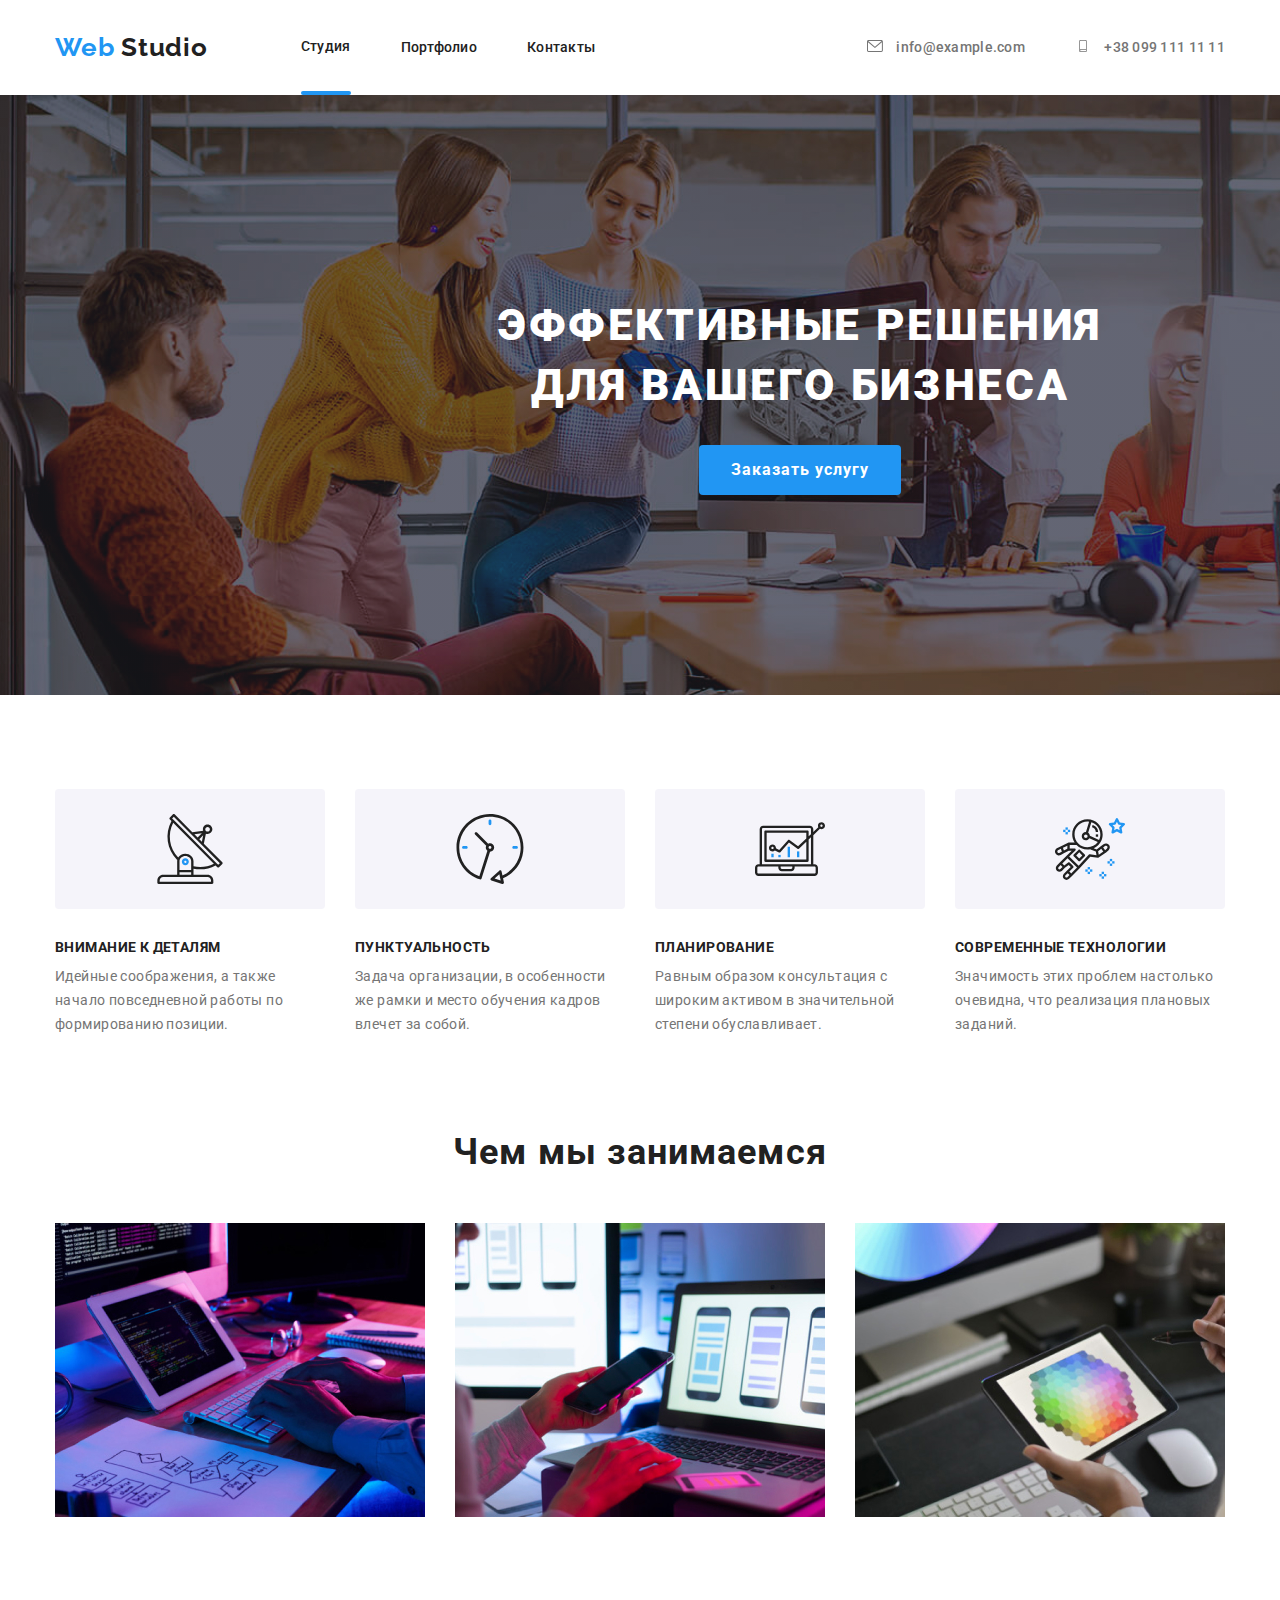
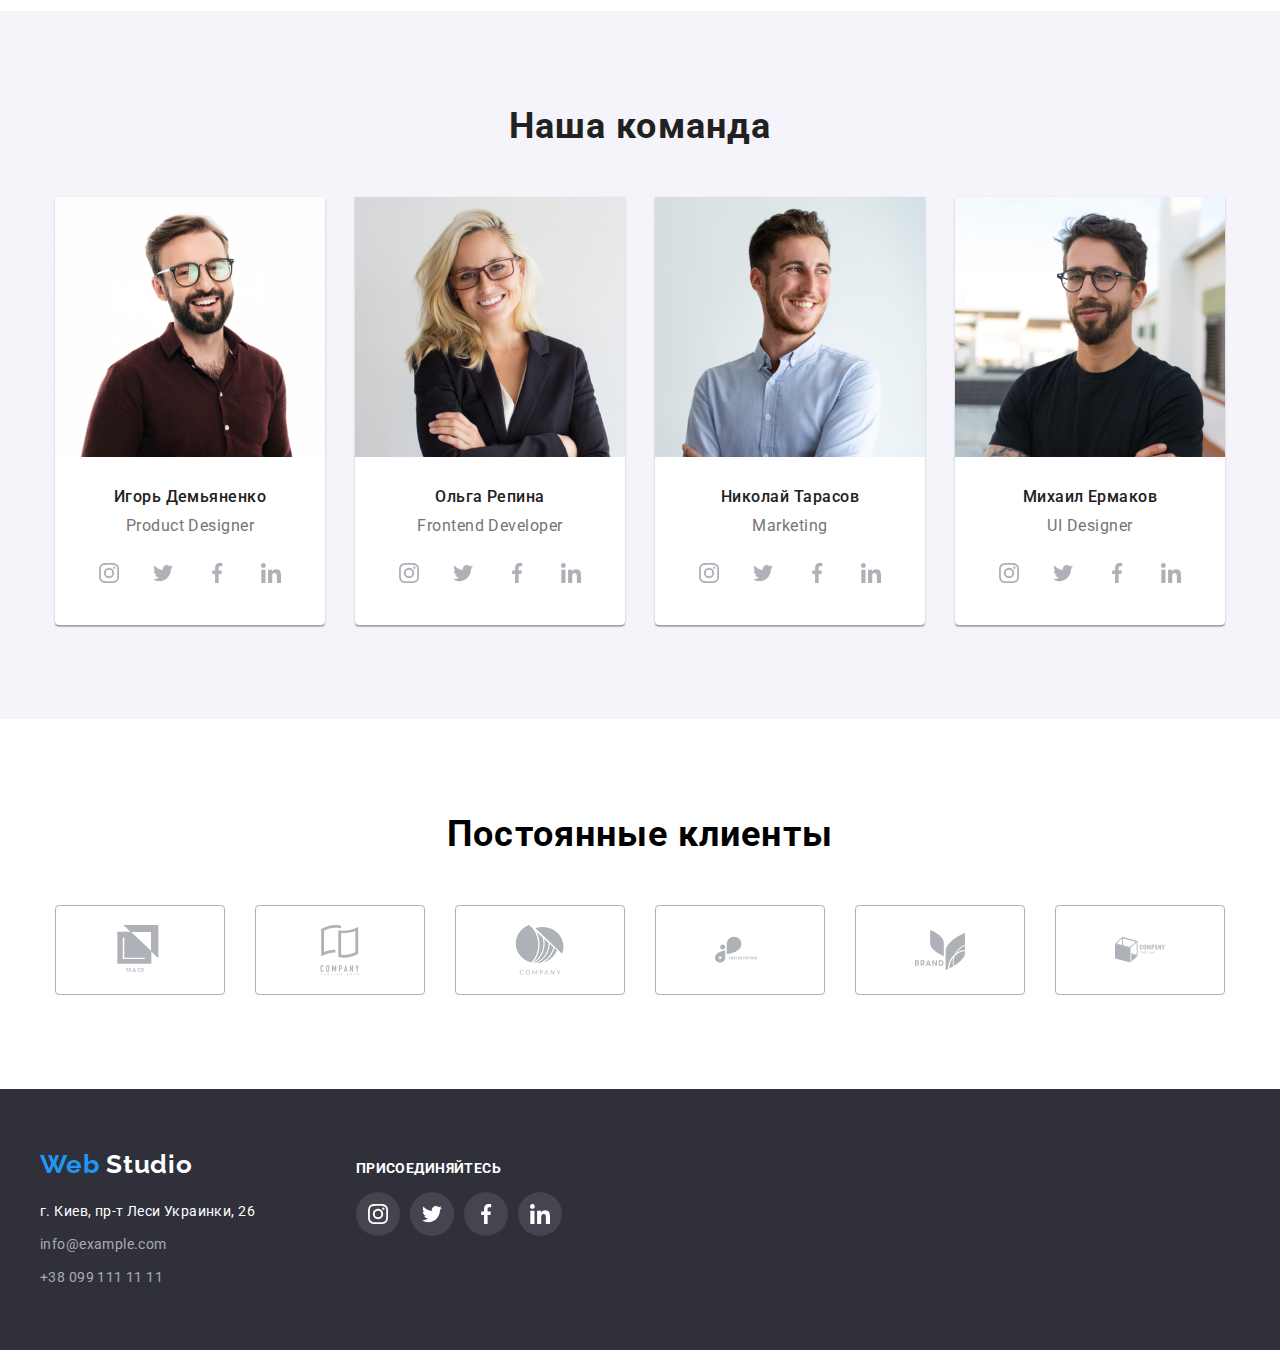
==== commit 03415887: "fix" ====
--- a/index.html
+++ b/index.html
@@ -395,28 +395,28 @@
           <ul class="social__list list">
             <li class="social__list-item">
               <a href="#" class="social__list-link link footer__social-color">
-                <svg class="social__list-svg">
+                <svg class="social__list-svg footer__link-color">
                   <use href="./images/sprite.svg#instagram"></use>
                 </svg>
               </a>
             </li>
             <li class="social__list-item">
               <a href="#" class="social__list-link link footer__social-color">
-                <svg class="social__list-svg">
+                <svg class="social__list-svg footer__link-color">
                   <use href="./images/sprite.svg#twitter"></use>
                 </svg>
               </a>
             </li>
             <li class="social__list-item">
               <a href="#" class="social__list-link link footer__social-color">
-                <svg class="social__list-svg">
+                <svg class="social__list-svg footer__link-color">
                   <use href="./images/sprite.svg#facebook"></use>
                 </svg>
               </a>
             </li>
             <li class="social__list-item">
               <a href="#" class="social__list-link link footer__social-color">
-                <svg class="social__list-svg">
+                <svg class="social__list-svg footer__link-color">
                   <use href="./images/sprite.svg#linkedin"></use>
                 </svg>
               </a>
--- a/css/styles.css
+++ b/css/styles.css
@@ -375,7 +375,7 @@
   width: 44px;
   height: 44px;
   border-radius: 50%;
-  background-color: #ffffff;
+  background-color: var(--hero-color);
 }
 
 .social__list-link:hover {
@@ -389,7 +389,7 @@
 .social__list-svg {
   width: 20px;
   height: 20px;
-  fill: var(--hero-color);
+  fill: var(--social-color);
 }
 
 /* ========== END TEAM ========== */
@@ -506,6 +506,10 @@
 
 .footer__social-color {
   background-color: rgba(255, 255, 255, 0.1);
+}
+
+.footer__link-color {
+  fill: var(--hero-color);
 }
 
 /* ========== END FOOTER ========== */
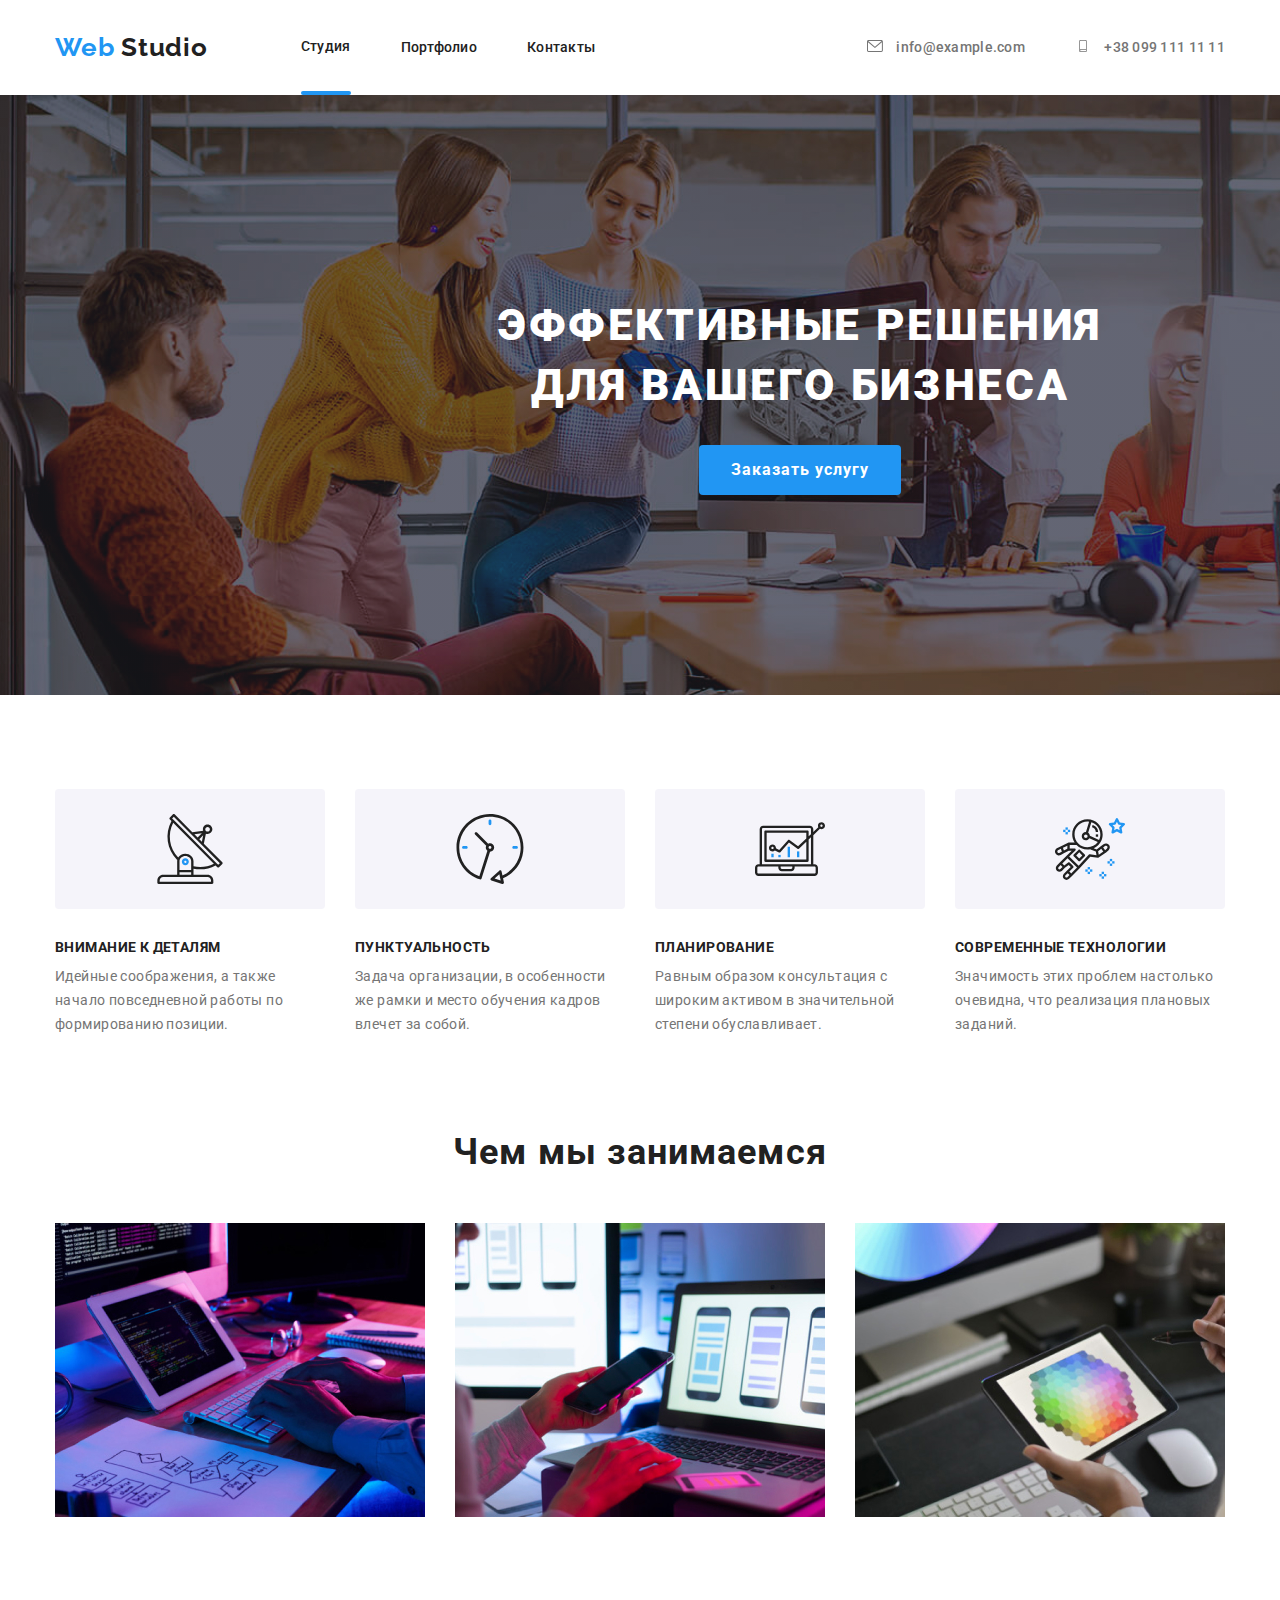
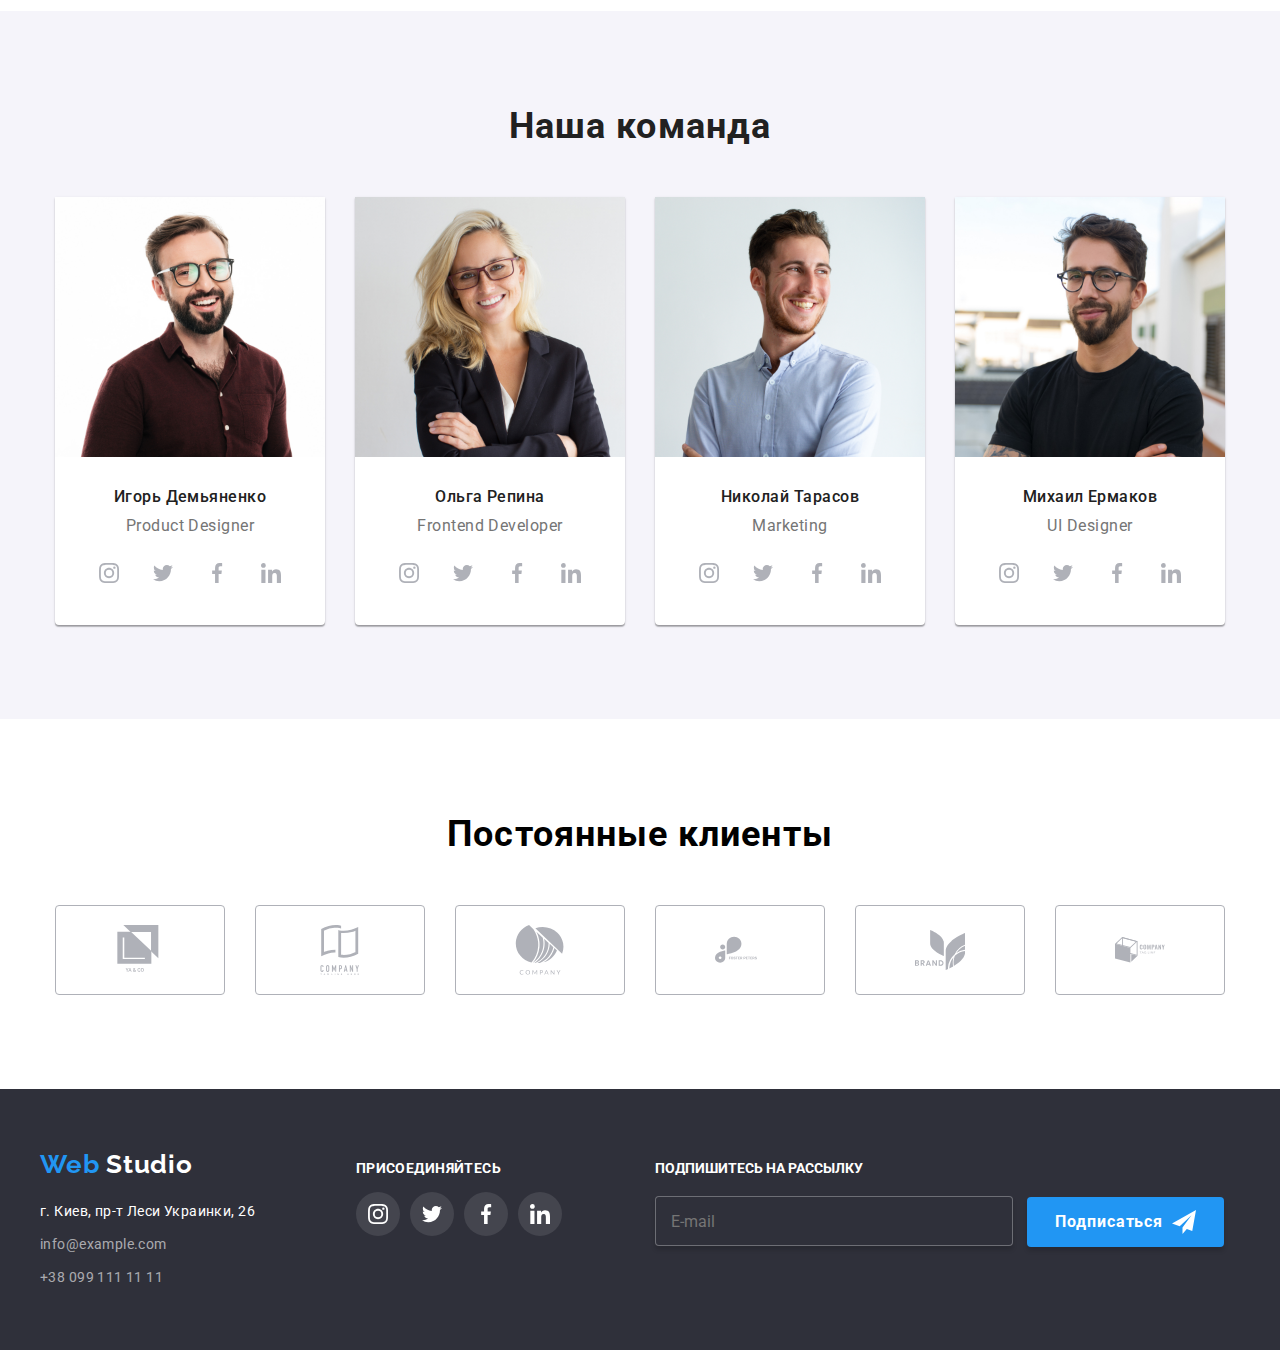
==== commit fa8a2fcc: "Modal and footer form up" ====
--- a/index.html
+++ b/index.html
@@ -64,6 +64,53 @@
       <!--Backdrop -->
       <div class="hero__backdrop is-hidden" data-modal>
         <div class="hero__modal">
+          <h2 class="hero__modal-title">Оставьте свои данные, мы вам перезвоним</h2>
+          <form class="hero__modal-form">
+            <div class="hero__modal-area">
+              <label class="hero__modal-label" for="name">Имя</label>
+              <div class="hero__modal-wrapper">
+                <input class="hero__modal-input" type="text" name="name" id="name">
+                <svg class="hero__modal-svg">
+                  <use href="./images/sprite.svg#man"></use>
+                </svg>
+              </div>
+            </div>
+            <div class="hero__modal-area">
+              <label class="hero__modal-label" for="tel">Телефон</label>
+              <div class="hero__modal-wrapper">
+                <input class="hero__modal-input" type="tel" name="tel" id="tel">
+                <svg class="hero__modal-svg">
+                  <use href="./images/sprite.svg#smartphone2"></use>
+                </svg>
+              </div>
+            </div>
+            <div class="hero__modal-area">
+              <label class="hero__modal-label" for="email">Почта</label>
+              <div class="hero__modal-wrapper">
+                <input class="hero__modal-input" type="email" name="email" id="email">
+                <svg class="hero__modal-svg">
+                  <use href="./images/sprite.svg#mail2"></use>
+                </svg>
+              </div>
+            </div>
+            <div class="hero__modal-area">
+              <label class="hero__modal-label" for="comment">Комментарий</label>
+              <textarea class="hero__modal-comment" name="comment" id="comment" rows="" placeholder="Введите текст"></textarea>
+            </div>
+            <div class="hero__modal-checkbox-wrapper">
+              <input class="hero__modal-input-check" type="checkbox" name="checkboxl" id="checkbox">
+              <label class="hero__modal-check-label" for="checkbox">
+                Соглашаюсь с рассылкой и принимаю
+                <a href="" class="hero__modal-conditions">
+                  Условия договора
+                </a>
+              </label>
+              <svg class="hero__modal-check-svg">
+                <use href="./images/sprite.svg#check"></use>
+              </svg>
+            </div>
+            <button class="modal-btn" type="submit">Отправить</button>
+          </form>
           <button type="button" class="hero__modalbtn" data-modal-close>
             <svg class="hero__modalbtn-svg">
               <use href="./images/sprite.svg#close"></use>
@@ -71,7 +118,6 @@
           </button>
         </div>
       </div>
-      <script src="./js/modal.js"></script>
       <!-- Наши качества -->
       <section class="about">
         <div class="container">
@@ -423,7 +469,19 @@
             </li>
           </ul>
         </div>
+        <div class="footer__subscribe">
+          <p class="footer__subscribe-agit">Подпишитесь на рассылку</p>
+          <div>
+            <input class="footer__subscribe-input" type="email" name="name" id="subscribe" placeholder="E-mail">
+            <button type="submit" class="footer__subscribe-button">Подписаться
+              <svg class="footer__subscribe-svg">
+                <use href="./images/sprite.svg#send">
+              </svg>
+            </button>
+          </div>
+        </div>
       </div>
     </footer>
+    <script src="./js/modal.js"></script>
   </body>
 </html>
--- a/css/styles.css
+++ b/css/styles.css
@@ -211,6 +211,197 @@
 }
 /* ========== END HERO ========== */
 
+/* ========== BACKDROP ========== */
+.hero__backdrop {
+  position: fixed;
+  top: 0;
+  left: 0;
+  transition: all 250ms cubic-bezier(0.4, 0, 0.2, 1);
+  width: 100%;
+  height: 100%;
+  background-color: rgba(0, 0, 0, 0.2);
+}
+
+.hero__modal {
+  position: absolute;
+  top: 50%;
+  left: 50%;
+  transform: translate(-50%, -50%);
+  width: 528px;
+  height: 581px;
+  border-radius: 4px;
+  box-shadow: 0px 1px 3px rgba(0, 0, 0, 0.12), 0px 1px 1px rgba(0, 0, 0, 0.14),
+    0px 2px 1px rgba(0, 0, 0, 0.2);
+  background-color: var(--hero-color);
+  padding: 40px;
+}
+
+.hero__modalbtn {
+  position: absolute;
+  top: 8px;
+  right: 8px;
+  display: flex;
+  cursor: pointer;
+  width: 30px;
+  height: 30px;
+  padding: 10px;
+  border: 1px solid rgba(0, 0, 0, 0.1);
+  border-radius: 50%;
+  background-color: var(--hero-color);
+}
+
+.hero__modalbtn:hover,
+.hero__modalbtn:focus {
+  border-color: var(--accent-color);
+}
+
+.hero__modalbtn-svg {
+  width: 11px;
+  height: 11px;
+  fill: var(--headers-color);
+}
+
+.hero__modalbtn:hover .hero__modalbtn-svg,
+.hero__modalbtn:focus .hero__modalbtn-svg {
+  fill: var(--accent-color);
+}
+
+.is-hidden {
+  opacity: 0;
+  visibility: hidden;
+  pointer-events: none;
+}
+
+.hero__modal-area {
+  display: flex;
+  flex-direction: column;
+  margin-bottom: 10px;
+}
+
+.hero__modal-title {
+  font-weight: 700;
+  font-size: 20px;
+  line-height: 1.15;
+  text-align: center;
+  letter-spacing: 0.03em;
+  margin-bottom: 12px;
+  color: var(--headers-color);
+}
+
+.hero__modal-label {
+  font-weight: 400;
+  font-size: 12px;
+  line-height: 1.167;
+  letter-spacing: 0.01em;
+  margin-bottom: 4px;
+  color: var(--text-color);
+}
+
+.hero__modal-wrapper {
+  position: relative;
+}
+
+.hero__modal-input {
+  width: 100%;
+  height: 40px;
+  margin: 0;
+  padding-left: 42px;
+  border-radius: 4px;
+  border: 1px solid rgba(33, 33, 33, 0.2);
+  transition: all 250ms cubic-bezier(0.4, 0, 0.2, 1);
+  outline: none;
+}
+
+.hero__modal-input:hover,
+.hero__modal-input:focus {
+  border-color: var(--accent-color);
+}
+
+.hero__modal-svg {
+  position: absolute;
+  width: 18px;
+  height: 18px;
+  top: 50%;
+  left: 12px;
+  margin: 0;
+  padding: 0;
+  transform: translateY(-50%);
+  transition: all 250ms cubic-bezier(0.4, 0, 0.2, 1);
+}
+
+.hero__modal-input:hover + .hero__modal-svg,
+.hero__modal-input:focus + .hero__modal-svg {
+  fill: var(--accent-color);
+}
+
+.hero__modal-comment {
+  width: 448px;
+  height: 120px;
+  padding: 12px 16px;
+  border-radius: 4px;
+  border: 1px solid rgba(33, 33, 33, 0.2);
+  outline: none;
+  resize: none;
+  transition: all 250ms cubic-bezier(0.4, 0, 0.2, 1);
+}
+
+.hero__modal-comment::placeholder {
+  font-size: 12px;
+  color: rgba(117, 117, 117, 0.5);
+}
+
+.hero__modal-comment:hover,
+.hero__modal-comment:focus {
+  border: 1px solid var(--accent-color);
+}
+
+.hero__modal-checkbox-wrapper {
+  position: relative;
+  display: flex;
+  align-items: center;
+  justify-content: center;
+  appearance: none;
+  margin-bottom: 30px;
+}
+
+.hero__modal-input-check {
+  width: 16px;
+  height: 15px;
+  border-radius: 2px;
+  border: 2px solid var(--headers-color);
+  margin-right: 7px;
+}
+
+.hero__modal-check-label {
+  font-size: 14px;
+  font-weight: 400;
+  line-height: 1.714;
+  letter-spacing: 0.03em;
+  color: var(--text-color);
+}
+
+.hero__modal-conditions {
+  text-decoration: underline;
+  color: var(--accent-color);
+}
+
+.hero__modal-check-svg {
+  width: 16px;
+  height: 15px;
+  position: absolute;
+  visibility: hidden;
+  top: 0;
+  left: 0;
+  opacity: 0;
+}
+
+.hero__modal-check-label:checked .hero__modal-check-svg {
+  visibility: visible;
+  opacity: 1;
+}
+
+/* ========== END BACKDROP ========== */
+
 /* ========== ABOUT ========== */
 .about .container {
   display: flex;
@@ -512,53 +703,53 @@
   fill: var(--hero-color);
 }
 
+.footer__subscribe-button {
+  display: inline-flex;
+  align-items: center;
+  justify-content: space-between;
+  width: 197px;
+  height: 50px;
+  padding: 10px 28px;
+  box-shadow: 0px 4px 4px rgba(0, 0, 0, 0.15);
+  border-radius: 4px;
+  border: none;
+  font-weight: 700;
+  font-size: 16px;
+  line-height: 1.875;
+  letter-spacing: 0.06em;
+  color: var(--hero-color);
+  background-color: var(--accent-color);
+  cursor: pointer;
+}
+
+.footer__subscribe-input {
+  width: 358px;
+  height: 50px;
+  border: 1px solid rgba(255, 255, 255, 0.3);
+  border-radius: 4px;
+  box-shadow: 0px 4px 4px rgba(0, 0, 0, 0.15);
+  margin-right: 10px;
+  padding: 15px;
+  color: rgba(255, 255, 255, 0.6);
+  background-color: #2f303a;
+}
+
+.footer__subscribe-svg {
+  width: 24px;
+  height: 24px;
+  fill: var(--hero-color);
+}
+
+.footer__subscribe-agit {
+  margin-bottom: 20px;
+  font-weight: 700;
+  font-size: 14px;
+  text-transform: uppercase;
+  color: var(--hero-color);
+}
+
+.footer__subscribe {
+  margin-left: 93px;
+}
+
 /* ========== END FOOTER ========== */
-
-/* ========== BACKDROP ========== */
-.hero__backdrop {
-  position: fixed;
-  top: 0;
-  left: 0;
-  transition: all 250ms cubic-bezier(0.4, 0, 0.2, 1);
-  width: 100%;
-  height: 100%;
-  background-color: rgba(0, 0, 0, 0.2);
-}
-.hero__modal {
-  position: absolute;
-  top: 50%;
-  left: 50%;
-  transform: translate(-50%, -50%);
-
-  width: 528px;
-  height: 581px;
-  border-radius: 4px;
-  box-shadow: 0px 1px 3px rgba(0, 0, 0, 0.12), 0px 1px 1px rgba(0, 0, 0, 0.14),
-    0px 2px 1px rgba(0, 0, 0, 0.2);
-  background-color: #ffffff;
-}
-.hero__modalbtn {
-  position: absolute;
-  top: 8px;
-  right: 8px;
-  display: flex;
-  cursor: pointer;
-
-  width: 30px;
-  height: 30px;
-  padding: 10px;
-  border: 1px solid rgba(0, 0, 0, 0.1);
-  border-radius: 50%;
-  background-color: #ffffff;
-}
-.hero__modalbtn-svg {
-  width: 11px;
-  height: 11px;
-  fill: #212121;
-}
-.is-hidden {
-  opacity: 0;
-  visibility: hidden;
-  pointer-events: none;
-}
-/* ========== END BACKDROP ========== */
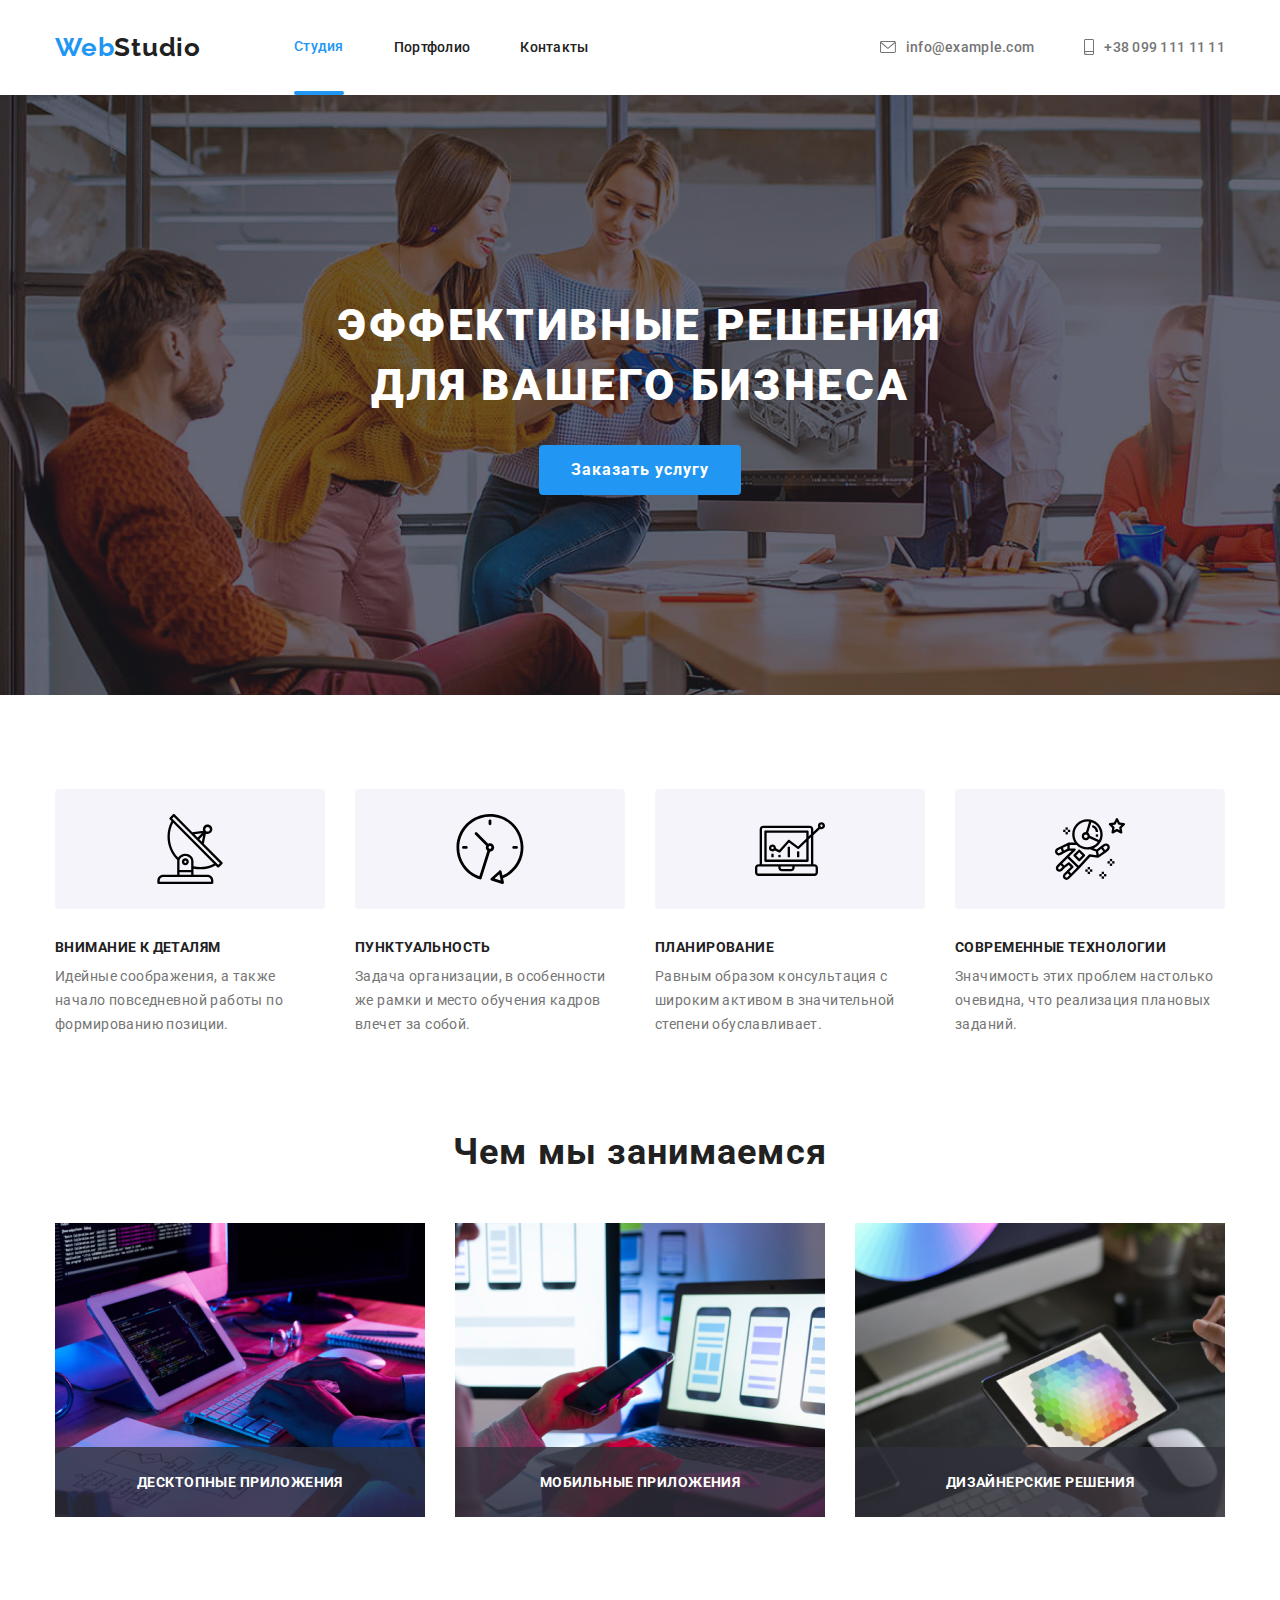
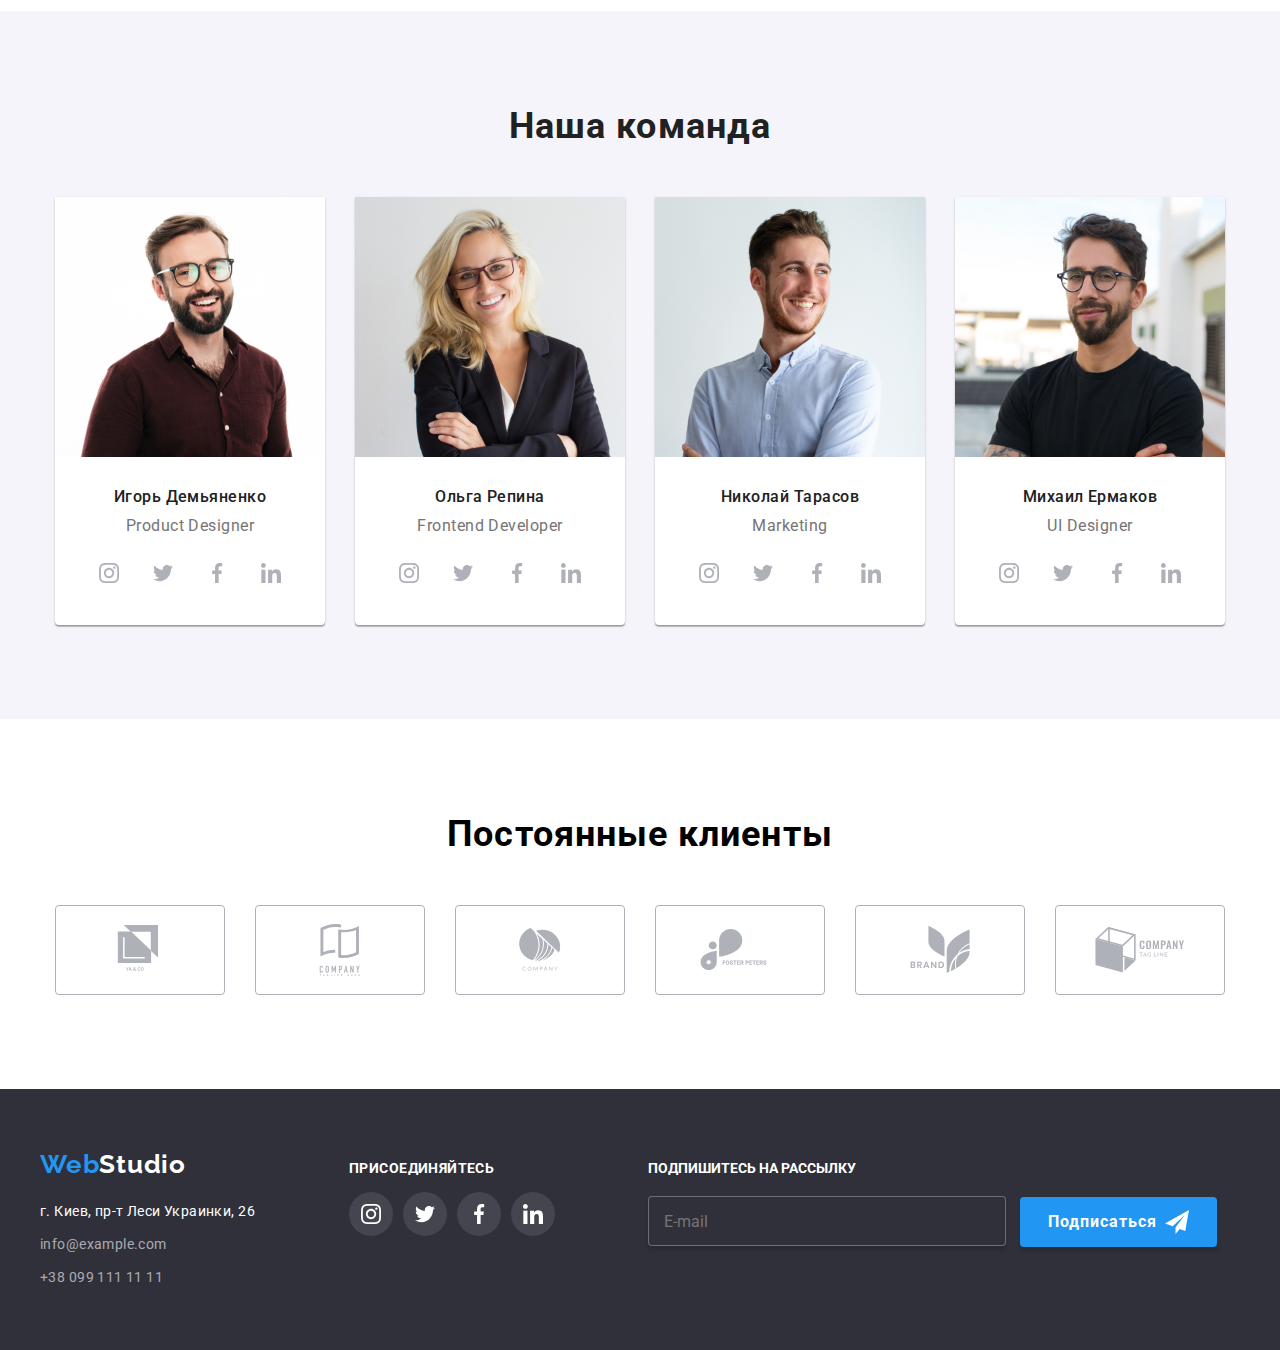
==== commit 0071b7b1: "global fixes" ====
--- a/index.html
+++ b/index.html
@@ -16,12 +16,11 @@
       <div class="container">
        <nav class="navigation">
         <a class="logo link" href="index.html">
-          <span class="logo-element">Web</span>
-          Studio
+          <span class="logo-element">Web</span>Studio
         </a>
         <ul class="navigation__list list">
           <li class="navigation__list-item">
-            <a class="navigation__list-link link item" href="index.html"><span class="navigation__list-underline"></span>Студия</a>
+            <a class="navigation__list-link link item active" href="index.html"><span class="navigation__list-underline"></span>Студия</a>
           </li>
           <li class="navigation__list-item">
             <a class="navigation__list-link link" href="portfolio.html">Портфолио</a>
@@ -36,15 +35,15 @@
             <ul class="address__list list">
               <li class="address__list-item">
                 <a class="address__list-link link" href="mailto:info@example.com">
-                  <svg class="header__address-svg">
-                    <use href="./images/sprite.svg#mail"></use>
+                  <svg class="address__list-svg" width="16" height="12" ;>
+                    <use href="./images/sprite.svg#icon-mail"></use>
                   </svg>
                   info@example.com</a>
               </li>
               <li class="address__list-item">
                 <a class="address__list-link link" href="tel:+380991111111">
-                  <svg class="header__address-svg">
-                    <use href="./images/sprite.svg#smartphone"></use>
+                  <svg class="address__list-svg" width="10" height="16" ;>
+                    <use href="./images/sprite.svg#icon-smartphone"></use>
                   </svg>
                   +38 099 111 11 11</a>
               </li>
@@ -61,90 +60,53 @@
           <button class="modal-btn" type="button" data-modal-open>Заказать услугу</button>
         </div>
       </section>
-      <!--Backdrop -->
-      <div class="hero__backdrop is-hidden" data-modal>
-        <div class="hero__modal">
-          <h2 class="hero__modal-title">Оставьте свои данные, мы вам перезвоним</h2>
-          <form class="hero__modal-form">
-            <div class="hero__modal-area">
-              <label class="hero__modal-label" for="name">Имя</label>
-              <div class="hero__modal-wrapper">
-                <input class="hero__modal-input" type="text" name="name" id="name">
-                <svg class="hero__modal-svg">
-                  <use href="./images/sprite.svg#man"></use>
-                </svg>
-              </div>
-            </div>
-            <div class="hero__modal-area">
-              <label class="hero__modal-label" for="tel">Телефон</label>
-              <div class="hero__modal-wrapper">
-                <input class="hero__modal-input" type="tel" name="tel" id="tel">
-                <svg class="hero__modal-svg">
-                  <use href="./images/sprite.svg#smartphone2"></use>
-                </svg>
-              </div>
-            </div>
-            <div class="hero__modal-area">
-              <label class="hero__modal-label" for="email">Почта</label>
-              <div class="hero__modal-wrapper">
-                <input class="hero__modal-input" type="email" name="email" id="email">
-                <svg class="hero__modal-svg">
-                  <use href="./images/sprite.svg#mail2"></use>
-                </svg>
-              </div>
-            </div>
-            <div class="hero__modal-area">
-              <label class="hero__modal-label" for="comment">Комментарий</label>
-              <textarea class="hero__modal-comment" name="comment" id="comment" rows="" placeholder="Введите текст"></textarea>
-            </div>
-            <div class="hero__modal-checkbox-wrapper">
-              <input class="hero__modal-input-check" type="checkbox" name="checkboxl" id="checkbox">
-              <label class="hero__modal-check-label" for="checkbox">
-                Соглашаюсь с рассылкой и принимаю
-                <a href="" class="hero__modal-conditions">
-                  Условия договора
-                </a>
-              </label>
-              <svg class="hero__modal-check-svg">
-                <use href="./images/sprite.svg#check"></use>
-              </svg>
-            </div>
-            <button class="modal-btn" type="submit">Отправить</button>
-          </form>
-          <button type="button" class="hero__modalbtn" data-modal-close>
-            <svg class="hero__modalbtn-svg">
-              <use href="./images/sprite.svg#close"></use>
-            </svg>
-          </button>
-        </div>
-      </div>
       <!-- Наши качества -->
-      <section class="about">
+      <section class="about section">
         <div class="container">
           <h2 hidden class="about__header">Наши качества</h2>
           <ul class="about__list list">
-            <li class="about__list-item about__list-antenna">
+            <li class="about__list-item">
+              <div class="about__list-svg">
+                <svg class="about__list-icon" width="120" height="70">
+                  <use href="./images/sprite.svg#icon-antenna"></use>
+                </svg>
+              </div>
               <h3 class="about__list-header">Внимание к деталям</h3>
               <p class="about__list-text">
                 Идейные соображения, а также начало повседневной работы по
                 формированию позиции.
               </p>
             </li>
-            <li class="about__list-item about__list-clock">
+            <li class="about__list-item">
+              <div class="about__list-svg">
+                <svg class="about__list-icon" width="120" height="70">
+                  <use href="./images/sprite.svg#icon-clock"></use>
+                </svg>
+              </div>
               <h3 class="about__list-header">Пунктуальность</h3>
               <p class="about__list-text">
                 Задача организации, в особенности же рамки и место обучения кадров
                 влечет за собой.
               </p>
             </li>
-            <li class="about__list-item about__list-diagram">
+            <li class="about__list-item">
+              <div class="about__list-svg">
+                <svg class="about__list-icon" width="120" height="70">
+                  <use href="./images/sprite.svg#icon-diagram"></use>
+                </svg>
+              </div>
               <h3 class="about__list-header">Планирование</h3>
               <p class="about__list-text">
                 Равным образом консультация с широким активом в значительной
                 степени обуславливает.
               </p>
             </li>
-            <li class="about__list-item about__list-astronaut">
+            <li class="about__list-item">
+              <div class="about__list-svg">
+                <svg class="about__list-icon" width="120" height="70">
+                  <use href="./images/sprite.svg#icon-astronaut"></use>
+                </svg>
+              </div>
               <h3 class="about__list-header">Современные технологии</h3>
               <p class="about__list-text">
                 Значимость этих проблем настолько очевидна, что реализация
@@ -160,251 +122,226 @@
           <h2 class="works__header">Чем мы занимаемся</h2>
           <ul class="works__list list">
             <li class="works__list-item">
-              <img
-                class="works__list-img"
-                src="./images/main/tab.jpg"
-                alt="человек за планшетом"
-                width="370"
-                height="294"
-              />
+              <img class="works__list-img" src="./images/main/tab.jpg" alt="человек за планшетом" width="370" height="294" />
+              <p class="works__list-desc">Десктопные приложения</p>
             </li>
             <li class="works__list-item">
-              <img
-                class="works__list-img"
-                src="./images/main/phone1.jpg"
-                alt="человек с телефоном за ноутбуком"
-                width="370"
-                height="294"
-              />
+              <img class="works__list-img" src="./images/main/phone1.jpg" alt="человек с телефоном за ноутбуком" width="370"
+                height="294" />
+              <p class="works__list-desc">Мобильные приложения</p>
             </li>
             <li class="works__list-item">
-              <img
-                class="works__list-img"
-                src="./images/main/phone2.jpg"
-                alt="человек с палитрой на телефоне"
-                width="370"
-                height="294"
-              />
+              <img class="works__list-img" src="./images/main/phone2.jpg" alt="человек с палитрой на телефоне" width="370"
+                height="294" />
+              <p class="works__list-desc">Дизайнерские решения</p>
             </li>
           </ul>
         </div>
       </section>
       <!-- Наша команда -->
-      <section class="team">
+      <section class="team section">
         <div class="container">
           <h2 class="team__header">Наша команда</h2>
           <ul class="team__list list">
             <li class="team__list-item">
-              <img
-                class="team__list-img"
-                src="./images/main/igordemyanenko.jpg"
-                alt="Фото разработчика"
-                height="260"
-                width="270"
-              />
-              <h3 class="team__name">Игорь Демьяненко</h3>
-              <p class="team__work">Product Designer</p>
-              <ul class="social__list list">
-                <li class="social__list-item">
-                  <a href="#" class="social__list-link link">
-                    <svg class="social__list-svg">
-                      <use href="./images/sprite.svg#instagram"></use>
-                    </svg>
-                  </a>
-                </li>
-                <li class="social__list-item">
-                  <a href="#" class="social__list-link link">
-                    <svg class="social__list-svg">
-                      <use href="./images/sprite.svg#twitter"></use>
-                    </svg>
-                  </a>
-                </li>
-                <li class="social__list-item">
-                  <a href="#" class="social__list-link link">
-                    <svg class="social__list-svg">
-                      <use href="./images/sprite.svg#facebook"></use>
-                    </svg>
-                  </a>
-                </li>
-                <li class="social__list-item">
-                  <a href="#" class="social__list-link link">
-                    <svg class="social__list-svg">
-                      <use href="./images/sprite.svg#linkedin"></use>
-                    </svg>
-                  </a>
-                </li>
-              </ul>
+              <img class="team__list-img" src="./images/main/igordemyanenko.jpg" alt="Фото разработчика" height="260"
+                width="270" />
+              <div class="team__info">
+                <h3 class="team__name">Игорь Демьяненко</h3>
+                <p class="team__work">Product Designer</p>
+                <ul class="social__list list">
+                  <li class="social__list-item">
+                    <a href="#" class="social__list-link link">
+                      <svg class="social__list-svg">
+                        <use href="./images/sprite.svg#icon-instagram"></use>
+                      </svg>
+                    </a>
+                  </li>
+                  <li class="social__list-item">
+                    <a href="#" class="social__list-link link">
+                      <svg class="social__list-svg">
+                        <use href="./images/sprite.svg#icon-twitter"></use>
+                      </svg>
+                    </a>
+                  </li>
+                  <li class="social__list-item">
+                    <a href="#" class="social__list-link link">
+                      <svg class="social__list-svg">
+                        <use href="./images/sprite.svg#icon-facebook"></use>
+                      </svg>
+                    </a>
+                  </li>
+                  <li class="social__list-item">
+                    <a href="#" class="social__list-link link">
+                      <svg class="social__list-svg">
+                        <use href="./images/sprite.svg#icon-linkedin"></use>
+                      </svg>
+                    </a>
+                  </li>
+                </ul>
+              </div>
             </li>
             <li class="team__list-item">
-              <img
-                class="team__list-img"
-                src="./images/main/olgarepina.jpg"
-                alt="Фото разработчика"
-                height="260"
-                width="270"
-              />
-              <h3 class="team__name">Ольга Репина</h3>
-              <p class="team__work">Frontend Developer</p>
-              <ul class="social__list list">
-                <li class="social__list-item">
-                  <a href="#" class="social__list-link link">
-                    <svg class="social__list-svg">
-                      <use href="./images/sprite.svg#instagram"></use>
-                    </svg>
-                  </a>
-                </li>
-                <li class="social__list-item">
-                  <a href="#" class="social__list-link link">
-                    <svg class="social__list-svg">
-                      <use href="./images/sprite.svg#twitter"></use>
-                    </svg>
-                  </a>
-                </li>
-                <li class="social__list-item">
-                  <a href="#" class="social__list-link link">
-                    <svg class="social__list-svg">
-                      <use href="./images/sprite.svg#facebook"></use>
-                    </svg>
-                  </a>
-                </li>
-                <li class="social__list-item">
-                  <a href="#" class="social__list-link link">
-                    <svg class="social__list-svg">
-                      <use href="./images/sprite.svg#linkedin"></use>
-                    </svg>
-                  </a>
-                </li>
-              </ul>
+              <img class="team__list-img" src="./images/main/olgarepina.jpg" alt="Фото разработчика" height="260"
+                width="270" />
+              <div class="team__info">
+                <h3 class="team__name">Ольга Репина</h3>
+                <p class="team__work">Frontend Developer</p>
+                <ul class="social__list list">
+                  <li class="social__list-item">
+                    <a href="#" class="social__list-link link">
+                      <svg class="social__list-svg">
+                        <use href="./images/sprite.svg#icon-instagram"></use>
+                      </svg>
+                    </a>
+                  </li>
+                  <li class="social__list-item">
+                    <a href="#" class="social__list-link link">
+                      <svg class="social__list-svg">
+                        <use href="./images/sprite.svg#icon-twitter"></use>
+                      </svg>
+                    </a>
+                  </li>
+                  <li class="social__list-item">
+                    <a href="#" class="social__list-link link">
+                      <svg class="social__list-svg">
+                        <use href="./images/sprite.svg#icon-facebook"></use>
+                      </svg>
+                    </a>
+                  </li>
+                  <li class="social__list-item">
+                    <a href="#" class="social__list-link link">
+                      <svg class="social__list-svg">
+                        <use href="./images/sprite.svg#icon-linkedin"></use>
+                      </svg>
+                    </a>
+                  </li>
+                </ul>
+              </div>
             </li>
             <li class="team__list-item">
-              <img
-                class="team__list-img"
-                src="./images/main/nikolaytarasov.jpg"
-                alt="Фото разработчика"
-                height="260"
-                width="270"
-              />
-              <h3 class="team__name">Николай Тарасов</h3>
-              <p class="team__work">Marketing</p>
-              <ul class="social__list list">
-                <li class="social__list-item">
-                  <a href="#" class="social__list-link link">
-                    <svg class="social__list-svg">
-                      <use href="./images/sprite.svg#instagram"></use>
-                    </svg>
-                  </a>
-                </li>
-                <li class="social__list-item">
-                  <a href="#" class="social__list-link link">
-                    <svg class="social__list-svg">
-                      <use href="./images/sprite.svg#twitter"></use>
-                    </svg>
-                  </a>
-                </li>
-                <li class="social__list-item">
-                  <a href="#" class="social__list-link link">
-                    <svg class="social__list-svg">
-                      <use href="./images/sprite.svg#facebook"></use>
-                    </svg>
-                  </a>
-                </li>
-                <li class="social__list-item">
-                  <a href="#" class="social__list-link link">
-                    <svg class="social__list-svg">
-                      <use href="./images/sprite.svg#linkedin"></use>
-                    </svg>
-                  </a>
-                </li>
-              </ul>
+              <img class="team__list-img" src="./images/main/nikolaytarasov.jpg" alt="Фото разработчика" height="260"
+                width="270" />
+              <div class="team__info">
+                <h3 class="team__name">Николай Тарасов</h3>
+                <p class="team__work">Marketing</p>
+                <ul class="social__list list">
+                  <li class="social__list-item">
+                    <a href="#" class="social__list-link link">
+                      <svg class="social__list-svg">
+                        <use href="./images/sprite.svg#icon-instagram"></use>
+                      </svg>
+                    </a>
+                  </li>
+                  <li class="social__list-item">
+                    <a href="#" class="social__list-link link">
+                      <svg class="social__list-svg">
+                        <use href="./images/sprite.svg#icon-twitter"></use>
+                      </svg>
+                    </a>
+                  </li>
+                  <li class="social__list-item">
+                    <a href="#" class="social__list-link link">
+                      <svg class="social__list-svg">
+                        <use href="./images/sprite.svg#icon-facebook"></use>
+                      </svg>
+                    </a>
+                  </li>
+                  <li class="social__list-item">
+                    <a href="#" class="social__list-link link">
+                      <svg class="social__list-svg">
+                        <use href="./images/sprite.svg#icon-linkedin"></use>
+                      </svg>
+                    </a>
+                  </li>
+                </ul>
+              </div>
             </li>
             <li class="team__list-item">
-              <img
-                class="team__list-img"
-                src="./images/main/mihailermakov.jpg"
-                alt="Фото разработчика"
-                height="260"
-                width="270"
-              />
-              <h3 class="team__name">Михаил Ермаков</h3>
-              <p class="team__work">UI Designer</p>
-              <ul class="social__list list">
-                <li class="social__list-item">
-                  <a href="#" class="social__list-link link">
-                    <svg class="social__list-svg">
-                      <use href="./images/sprite.svg#instagram"></use>
-                    </svg>
-                  </a>
-                </li>
-                <li class="social__list-item">
-                  <a href="#" class="social__list-link link">
-                    <svg class="social__list-svg">
-                      <use href="./images/sprite.svg#twitter"></use>
-                    </svg>
-                  </a>
-                </li>
-                <li class="social__list-item">
-                  <a href="#" class="social__list-link link">
-                    <svg class="social__list-svg">
-                      <use href="./images/sprite.svg#facebook"></use>
-                    </svg>
-                  </a>
-                </li>
-                <li class="social__list-item">
-                  <a href="#" class="social__list-link link">
-                    <svg class="social__list-svg">
-                      <use href="./images/sprite.svg#linkedin"></use>
-                    </svg>
-                  </a>
-                </li>
-              </ul>
+              <img class="team__list-img" src="./images/main/mihailermakov.jpg" alt="Фото разработчика" height="260"
+                width="270" />
+              <div class="team__info">
+                <h3 class="team__name">Михаил Ермаков</h3>
+                <p class="team__work">UI Designer</p>
+                <ul class="social__list list">
+                  <li class="social__list-item">
+                    <a href="#" class="social__list-link link">
+                      <svg class="social__list-svg">
+                        <use href="./images/sprite.svg#icon-instagram"></use>
+                      </svg>
+                    </a>
+                  </li>
+                  <li class="social__list-item">
+                    <a href="#" class="social__list-link link">
+                      <svg class="social__list-svg">
+                        <use href="./images/sprite.svg#icon-twitter"></use>
+                      </svg>
+                    </a>
+                  </li>
+                  <li class="social__list-item">
+                    <a href="#" class="social__list-link link">
+                      <svg class="social__list-svg">
+                        <use href="./images/sprite.svg#icon-facebook"></use>
+                      </svg>
+                    </a>
+                  </li>
+                  <li class="social__list-item">
+                    <a href="#" class="social__list-link link">
+                      <svg class="social__list-svg">
+                        <use href="./images/sprite.svg#icon-linkedin"></use>
+                      </svg>
+                    </a>
+                  </li>
+                </ul>
+              </div>
             </li>
           </ul>
         </div>
       </section>
       <!--Постоянные клиенты-->
-      <section class="clients">
+      <section class="clients section">
         <div class="container">
           <h2 class="clients__header">Постоянные клиенты</h2>
           <ul class="clients__list list">
             <li class="clients__list-item">
               <a class="clients__list-link link" href="">
-                <svg class="clients__list-svg">
-                  <use href="./images/sprite.svg#logo1"></use>
-                </svg>
-              </a>
-            </li>
-            <li class="clients__list-item">
-              <a class="clients__list-link link" href="">
-                <svg class="clients__list-svg">
-                  <use href="./images/sprite.svg#logo2"></use>
-                </svg>
-              </a>
-            </li>
-            <li class="clients__list-item">
-              <a class="clients__list-link link" href="">
-                <svg class="clients__list-svg">
-                  <use href="./images/sprite.svg#logo3"></use>
-                </svg>
-              </a>
-            </li>
-            <li class="clients__list-item">
-              <a class="clients__list-link link" href="">
-                <svg class="clients__list-svg">
-                  <use href="./images/sprite.svg#logo4"></use>
-                </svg>
-              </a>
-            </li>
-            <li class="clients__list-item">
-              <a class="clients__list-link link" href="">
-                <svg class="clients__list-svg">
-                  <use href="./images/sprite.svg#logo5"></use>
-                </svg>
-              </a>
-            </li>
-            <li class="clients__list-item">
-              <a class="clients__list-link link" href="">
-                <svg class="clients__list-svg">
-                  <use href="./images/sprite.svg#logo6"></use>
+                <svg class="clients__list-svg" wight="45" height="49">
+                  <use href="./images/sprite.svg#icon-logo1"></use>
+                </svg>
+              </a>
+            </li>
+            <li class="clients__list-item">
+              <a class="clients__list-link link" href="">
+                <svg class="clients__list-svg" wight="40" height="52">
+                  <use href="./images/sprite.svg#icon-logo2"></use>
+                </svg>
+              </a>
+            </li>
+            <li class="clients__list-item">
+              <a class="clients__list-link link" href="">
+                <svg class="clients__list-svg" wight="41" height="43">
+                  <use href="./images/sprite.svg#icon-logo3"></use>
+                </svg>
+              </a>
+            </li>
+            <li class="clients__list-item">
+              <a class="clients__list-link link" href="">
+                <svg class="clients__list-svg" wight="80" height="42">
+                  <use href="./images/sprite.svg#icon-logo4"></use>
+                </svg>
+              </a>
+            </li>
+            <li class="clients__list-item">
+              <a class="clients__list-link link" href="">
+                <svg class="clients__list-svg" wight="59" height="47">
+                  <use href="./images/sprite.svg#icon-logo5"></use>
+                </svg>
+              </a>
+            </li>
+            <li class="clients__list-item">
+              <a class="clients__list-link link" href="">
+                <svg class="clients__list-svg" wight="89" height="46">
+                  <use href="./images/sprite.svg#icon-logo6"></use>
                 </svg>
               </a>
             </li>
@@ -416,8 +353,7 @@
       <div class="container">
         <div class="footer__address-wrapper">
           <a class="logo link" href="/index.html">
-            <span class="logo-element">Web</span>
-            <span class="footer__logo-element">Studio</span>
+            <span class="logo-element">Web</span><span class="footer__logo-element">Studio</span>
           </a>
           <address class="footer__address address">
             <ul class="footer__address-list list">
@@ -439,31 +375,31 @@
         <div class="footer__social">
           <p class="footer__social-agit">Присоединяйтесь</p>
           <ul class="social__list list">
-            <li class="social__list-item">
-              <a href="#" class="social__list-link link footer__social-color">
-                <svg class="social__list-svg footer__link-color">
-                  <use href="./images/sprite.svg#instagram"></use>
-                </svg>
-              </a>
-            </li>
-            <li class="social__list-item">
-              <a href="#" class="social__list-link link footer__social-color">
-                <svg class="social__list-svg footer__link-color">
-                  <use href="./images/sprite.svg#twitter"></use>
-                </svg>
-              </a>
-            </li>
-            <li class="social__list-item">
-              <a href="#" class="social__list-link link footer__social-color">
-                <svg class="social__list-svg footer__link-color">
-                  <use href="./images/sprite.svg#facebook"></use>
-                </svg>
-              </a>
-            </li>
-            <li class="social__list-item">
-              <a href="#" class="social__list-link link footer__social-color">
-                <svg class="social__list-svg footer__link-color">
-                  <use href="./images/sprite.svg#linkedin"></use>
+            <li class="social__list-item footer__social-item">
+              <a href="#" class="social__list-link link footer__social-list">
+                <svg class="social__list-svg footer__social-svg">
+                  <use href="./images/sprite.svg#icon-instagram"></use>
+                </svg>
+              </a>
+            </li>
+            <li class="social__list-item footer__social-item">
+              <a href="#" class="social__list-link link footer__social-list">
+                <svg class="social__list-svg footer__social-svg">
+                  <use href="./images/sprite.svg#icon-twitter"></use>
+                </svg>
+              </a>
+            </li>
+            <li class="social__list-item footer__social-item">
+              <a href="#" class="social__list-link link footer__social-list">
+                <svg class="social__list-svg footer__social-svg">
+                  <use href="./images/sprite.svg#icon-facebook"></use>
+                </svg>
+              </a>
+            </li>
+            <li class="social__list-item footer__social-item">
+              <a href="#" class="social__list-link link footer__social-list">
+                <svg class="social__list-svg footer__social-svg">
+                  <use href="./images/sprite.svg#icon-linkedin"></use>
                 </svg>
               </a>
             </li>
@@ -474,14 +410,72 @@
           <div>
             <input class="footer__subscribe-input" type="email" name="name" id="subscribe" placeholder="E-mail">
             <button type="submit" class="footer__subscribe-button">Подписаться
-              <svg class="footer__subscribe-svg">
-                <use href="./images/sprite.svg#send">
+              <svg class="footer__subscribe-svg" width="24" height="24">
+                <use href="./images/sprite.svg#icon-send">
               </svg>
             </button>
           </div>
         </div>
       </div>
     </footer>
+    <!--Backdrop -->
+    <div class="hero__backdrop is-hidden" data-modal>
+      <div class="hero__modal">
+        <h2 class="hero__modal-title">Оставьте свои данные, мы вам перезвоним</h2>
+        <form class="hero__modal-form">
+          <div class="hero__modal-area">
+            <label class="hero__modal-label" for="name">Имя</label>
+            <div class="hero__modal-wrapper">
+              <input class="hero__modal-input" type="text" name="name" id="name">
+              <svg class="hero__modal-svg" width="12" height="12">
+                <use href="./images/sprite.svg#icon-name"></use>
+              </svg>
+            </div>
+          </div>
+          <div class="hero__modal-area">
+            <label class="hero__modal-label" for="tel">Телефон</label>
+            <div class="hero__modal-wrapper">
+              <input class="hero__modal-input" type="tel" name="tel" id="tel">
+              <svg class="hero__modal-svg" width="12" height="12">
+                <use href="./images/sprite.svg#icon-phone"></use>
+              </svg>
+            </div>
+          </div>
+          <div class="hero__modal-area">
+            <label class="hero__modal-label" for="email">Почта</label>
+            <div class="hero__modal-wrapper">
+              <input class="hero__modal-input" type="email" name="email" id="email">
+              <svg class="hero__modal-svg" width="12" height="12">
+                <use href="./images/sprite.svg#icon-mail2"></use>
+              </svg>
+            </div>
+          </div>
+          <div class="hero__modal-area">
+            <label class="hero__modal-label" for="comment">Комментарий</label>
+            <textarea class="hero__modal-comment" name="comment" id="comment" rows=""
+              placeholder="Введите текст"></textarea>
+          </div>
+          <div class="hero__modal-checkbox-wrapper">
+            <input class="hero__modal-input-check" type="checkbox" name="checkboxl" id="checkbox">
+            <label class="hero__modal-check-label" for="checkbox">
+              Соглашаюсь с рассылкой и принимаю
+              <a href="" class="hero__modal-conditions">
+                Условия договора
+              </a>
+            </label>
+            <svg class="hero__modal-check-svg">
+              <use href="./images/sprite.svg#icon-check"></use>
+            </svg>
+          </div>
+          <button class="modal-btn" type="submit">Отправить</button>
+        </form>
+        <button type="button" class="hero__modalbtn" data-modal-close>
+          <svg class="hero__modalbtn-svg" width="12" height="12">
+            <use href="./images/sprite.svg#icon-close"></use>
+          </svg>
+        </button>
+      </div>
+    </div>
     <script src="./js/modal.js"></script>
   </body>
 </html>
--- a/css/styles.css
+++ b/css/styles.css
@@ -6,19 +6,28 @@
   --text-color: #757575;
   --hero-color: #ffffff;
   --social-color: #afb1b8;
+  --about-color: #f5f4fa;
   --footer__address-color: rgba(255, 255, 255, 0.6);
 }
 
-*,
-*::before,
-*::after {
+h1,
+h2,
+h3,
+h4,
+h5,
+h6,
+p {
+  margin: 0;
+}
+
+ul,
+ol {
   margin: 0;
   padding: 0;
 }
 
 body {
   font-family: var(--main-font);
-  max-width: 1600px;
 }
 
 img {
@@ -104,6 +113,11 @@
   line-height: 1.142;
   letter-spacing: 0.02em;
   color: var(--headers-color);
+  transition: all 250ms cubic-bezier(0.4, 0, 0.2, 1);
+}
+
+.navigation__list-item .active {
+  color: var(--accent-color);
 }
 
 .navigation__list-link:hover,
@@ -131,17 +145,19 @@
 }
 
 .address__list-link {
-  transition: all 250ms cubic-bezier(0.4, 0, 0.2, 1);
-  font-weight: 500;
-  font-size: 14px;
   color: var(--text-color);
-}
-
-.header__address-svg {
+  display: flex;
+  align-items: center;
+}
+
+.address__list-svg {
+  display: inline-block;
+  align-items: center;
+  background-size: contain;
+  background-position: center;
   margin-right: 10px;
-  width: 16px;
-  height: 12px;
   fill: var(--text-color);
+  transition: all 250ms cubic-bezier(0.4, 0, 0.2, 1);
 }
 
 .item {
@@ -158,9 +174,8 @@
   background-color: var(--accent-color);
 }
 
-.address__list-link:hover .header__address-svg,
-.address__list-link:focus .header__address-svg {
-  cursor: pointer;
+.address__list-link:hover .address__list-svg,
+.address__list-link:focus .address__list-svg {
   fill: var(--accent-color);
 }
 
@@ -174,7 +189,7 @@
       rgba(47, 48, 58, 0.4)
     ),
     url(../images/main/hero.jpg);
-  width: 1600px;
+  max-width: 1600px;
   height: 600px;
   background-repeat: no-repeat;
   background-size: cover;
@@ -197,6 +212,11 @@
   color: var(--hero-color);
 }
 
+.modal-btn:hover,
+.modal-btn:focus {
+  box-shadow: 0px 4px 4px rgba(0, 0, 0, 0.15);
+}
+
 .hero__header {
   text-align: center;
   width: 700px;
@@ -210,6 +230,358 @@
   color: var(--hero-color);
 }
 /* ========== END HERO ========== */
+
+/* ========== ABOUT ========== */
+.about .container {
+  display: flex;
+}
+
+.about__list {
+  display: flex;
+  flex-wrap: wrap;
+  margin-left: -30px;
+}
+
+.about__list-header {
+  margin-top: 30px;
+  font-weight: 700;
+  font-size: 14px;
+  line-height: 1.142;
+  letter-spacing: 0.03em;
+  text-transform: uppercase;
+  color: var(--headers-color);
+}
+
+.about__list-item {
+  margin-left: 30px;
+  flex-basis: calc(100% / 4 - 30px);
+}
+
+.about__list-text {
+  margin-top: 10px;
+  font-weight: 400;
+  font-size: 14px;
+  line-height: 1.714;
+  letter-spacing: 0.03em;
+  color: var(--text-color);
+}
+
+.about__list-svg {
+  display: flex;
+  justify-content: center;
+  padding-top: 25px;
+  padding-bottom: 25px;
+  border-radius: 4px;
+  background-color: var(--about-color);
+}
+
+/* ========== END ABOUT ========== */
+
+/* ========== WORKS ========== */
+.works .container {
+  display: flex;
+  flex-wrap: wrap;
+}
+
+.works {
+  padding-bottom: 94px;
+}
+
+.works__header {
+  margin: 0 auto;
+}
+
+.works__list {
+  display: flex;
+  justify-content: center;
+  padding-top: 50px;
+}
+
+.works__list-item:not(:last-child) {
+  margin-right: 30px;
+}
+
+.works__list-item {
+  position: relative;
+}
+
+.works__list-desc {
+  font-weight: 700;
+  font-size: 14px;
+  line-height: 1.142;
+  text-align: center;
+  letter-spacing: 0.03em;
+  text-transform: uppercase;
+  color: var(--hero-color);
+  padding-top: 27px;
+  padding-bottom: 27px;
+  background: rgba(47, 48, 58, 0.8);
+  position: absolute;
+  bottom: 0;
+  left: 0;
+  width: 100%;
+}
+
+/* ========== END WORKS ========== */
+
+/* ========== TEAM ========== */
+.team .container {
+  display: flex;
+  flex-wrap: wrap;
+}
+
+.team {
+  background-color: #f5f4fa;
+}
+
+.team__header {
+  margin: 0 auto;
+}
+
+.team__list {
+  display: flex;
+  padding-top: 50px;
+}
+
+.team__name {
+  display: flex;
+  justify-content: center;
+  font-weight: 500;
+  font-size: 16px;
+  line-height: 1.188;
+  letter-spacing: 0.03em;
+  color: var(--headers-color);
+}
+
+.team__work {
+  display: flex;
+  justify-content: center;
+  font-weight: 400;
+  font-size: 16px;
+  line-height: 1.188;
+  letter-spacing: 0.03em;
+  color: var(--text-color);
+  margin-top: 10px;
+}
+
+.team__list-item {
+  background-color: var(--hero-color);
+  box-shadow: 0px 1px 3px rgba(0, 0, 0, 0.12), 0px 1px 1px rgba(0, 0, 0, 0.14),
+    0px 2px 1px rgba(0, 0, 0, 0.2);
+  border-radius: 0px 0px 4px 4px;
+}
+
+.team__list-item:not(:last-child) {
+  margin-right: 30px;
+}
+
+.team__info {
+  padding: 30px 32px;
+}
+
+.social__list {
+  display: flex;
+  justify-content: space-between;
+  margin-top: 16px;
+}
+
+.social__list-link {
+  display: flex;
+  justify-content: center;
+  align-items: center;
+  width: 44px;
+  height: 44px;
+  border-radius: 50%;
+  background-color: var(--hero-color);
+  transition: all 250ms cubic-bezier(0.4, 0, 0.2, 1);
+}
+
+.social__list-link:hover,
+.social__list-link:focus {
+  background-color: var(--accent-color);
+}
+
+.social__list-link:hover .social__list-svg,
+.social__list-link:focus .social__list-svg {
+  fill: var(--hero-color);
+}
+
+.social__list-svg {
+  width: 20px;
+  height: 20px;
+  fill: var(--social-color);
+  transition: all 250ms cubic-bezier(0.4, 0, 0.2, 1);
+}
+
+/* ========== END TEAM ========== */
+
+/* ========== CLIENTS ========== */
+.clients__header {
+  font-weight: 700;
+  font-size: 36px;
+  line-height: 1.167;
+  text-align: center;
+  letter-spacing: 0.03em;
+  margin-bottom: 50px;
+}
+
+.clients__list {
+  display: flex;
+  justify-content: space-between;
+}
+
+.clients__list-link {
+  display: flex;
+  justify-content: center;
+  align-items: center;
+  border: 1px solid var(--social-color);
+  border-radius: 4px;
+  width: 170px;
+  height: 90px;
+  transition: all 250ms cubic-bezier(0.4, 0, 0.2, 1);
+}
+
+.clients__list-svg {
+  fill: var(--social-color);
+  transition: all 250ms cubic-bezier(0.4, 0, 0.2, 1);
+}
+
+.clients__list-link:hover,
+.clients__list-link:focus {
+  border-color: var(--accent-color);
+}
+
+.clients__list-link:hover .clients__list-svg,
+.clients__list-link:focus .clients__list-svg {
+  fill: var(--accent-color);
+}
+
+.clients__list-item:not(:last-child) {
+  margin-right: 30px;
+}
+
+/* ========== END CLIENTS ========== */
+
+/* ========== FOOTER ========== */
+.footer {
+  background-color: #2f303a;
+}
+.footer .container {
+  display: flex;
+  padding: 60px 0px;
+  align-items: baseline;
+}
+
+.footer__logo-element {
+  font-family: var(--secondary-font);
+  font-weight: 700;
+  font-size: 26px;
+  line-height: 1.192;
+  letter-spacing: 0.03em;
+  color: var(--hero-color);
+}
+
+.footer__address-wrapper {
+  margin-right: 70px;
+}
+
+.footer__address-map {
+  font-style: normal;
+  font-weight: 400;
+  font-size: 14px;
+  line-height: 1.714;
+  letter-spacing: 0.03em;
+  color: #ffffff;
+}
+
+.footer__address-link {
+  font-style: normal;
+  font-weight: 400;
+  font-size: 14px;
+  line-height: 1.714;
+  letter-spacing: 0.03em;
+  color: var(--footer__address-color);
+}
+
+.footer__address {
+  margin-top: 20px;
+}
+
+.footer__address-item:not(:last-child) {
+  margin-bottom: 9px;
+}
+
+.footer__social-agit {
+  font-weight: 700;
+  font-size: 14px;
+  line-height: 1.143;
+  letter-spacing: 0.03em;
+  text-transform: uppercase;
+  color: var(--hero-color);
+}
+
+.footer__social-list {
+  background-color: rgba(255, 255, 255, 0.1);
+}
+
+.footer__social-item:not(:last-child) {
+  margin-right: 10px;
+}
+
+.footer__social-svg {
+  fill: var(--hero-color);
+}
+
+.footer__subscribe-button {
+  display: inline-flex;
+  align-items: center;
+  justify-content: space-between;
+  width: 197px;
+  height: 50px;
+  padding: 10px 28px;
+  box-shadow: 0px 4px 4px rgba(0, 0, 0, 0.15);
+  border-radius: 4px;
+  border: none;
+  font-weight: 700;
+  font-size: 16px;
+  line-height: 1.875;
+  letter-spacing: 0.06em;
+  color: var(--hero-color);
+  background-color: var(--accent-color);
+  cursor: pointer;
+}
+
+.footer__subscribe-input {
+  width: 358px;
+  height: 50px;
+  border: 1px solid rgba(255, 255, 255, 0.3);
+  border-radius: 4px;
+  box-shadow: 0px 4px 4px rgba(0, 0, 0, 0.15);
+  margin-right: 10px;
+  padding: 15px;
+  color: rgba(255, 255, 255, 0.6);
+  background-color: #2f303a;
+}
+
+.footer__subscribe-svg {
+  width: 24px;
+  height: 24px;
+  fill: var(--hero-color);
+}
+
+.footer__subscribe-agit {
+  margin-bottom: 20px;
+  font-weight: 700;
+  font-size: 14px;
+  text-transform: uppercase;
+  color: var(--hero-color);
+}
+
+.footer__subscribe {
+  margin-left: 93px;
+}
+
+/* ========== END FOOTER ========== */
 
 /* ========== BACKDROP ========== */
 .hero__backdrop {
@@ -319,8 +691,6 @@
 
 .hero__modal-svg {
   position: absolute;
-  width: 18px;
-  height: 18px;
   top: 50%;
   left: 12px;
   margin: 0;
@@ -401,355 +771,3 @@
 }
 
 /* ========== END BACKDROP ========== */
-
-/* ========== ABOUT ========== */
-.about .container {
-  display: flex;
-}
-
-.about__list {
-  display: flex;
-  padding-top: 94px;
-}
-
-.about__list-header {
-  margin-bottom: 10px;
-  font-weight: 700;
-  font-size: 14px;
-  line-height: 1.142;
-  letter-spacing: 0.03em;
-  text-transform: uppercase;
-  color: var(--headers-color);
-}
-
-.about__list-item {
-  width: 270px;
-}
-
-.about__list-item:not(:last-child) {
-  margin-right: 30px;
-}
-
-.about__list-text {
-  font-weight: 400;
-  font-size: 14px;
-  line-height: 1.714;
-  letter-spacing: 0.03em;
-  color: var(--text-color);
-}
-
-.about__list-item::before {
-  display: block;
-  content: "";
-  height: 120px;
-  border-radius: 4px;
-  margin-bottom: 30px;
-  background-repeat: no-repeat;
-  background-size: 70px 70px;
-  background-position: center;
-  background-color: #f5f4fa;
-}
-
-.about__list-antenna::before {
-  background-image: url(../images/main/antenna.svg);
-}
-
-.about__list-clock::before {
-  background-image: url(../images/main/clock.svg);
-}
-
-.about__list-diagram::before {
-  background-image: url(../images/main/diagram.svg);
-}
-
-.about__list-astronaut::before {
-  background-image: url(../images/main/astronaut.svg);
-}
-/* ========== END ABOUT ========== */
-
-/* ========== WORKS ========== */
-.works .container {
-  display: flex;
-  flex-wrap: wrap;
-}
-
-.works__list-item {
-  padding-bottom: 94px;
-}
-
-.works__header {
-  padding-top: 94px;
-  margin: 0 auto;
-}
-
-.works__list {
-  display: flex;
-  justify-content: center;
-  padding-top: 50px;
-}
-
-.works__list-item:not(:last-child) {
-  margin-right: 30px;
-}
-
-/* ========== END WORKS ========== */
-
-/* ========== TEAM ========== */
-.team .container {
-  display: flex;
-  flex-wrap: wrap;
-}
-
-.team {
-  background-color: #f5f4fa;
-}
-
-.team__header {
-  padding-top: 94px;
-  margin: 0 auto;
-}
-
-.team__list {
-  display: flex;
-  padding-top: 50px;
-  padding-bottom: 94px;
-}
-
-.team__name {
-  display: flex;
-  justify-content: center;
-  font-weight: 500;
-  font-size: 16px;
-  line-height: 1.188;
-  letter-spacing: 0.03em;
-  color: var(--headers-color);
-  margin-top: 30px;
-}
-
-.team__work {
-  display: flex;
-  justify-content: center;
-  font-weight: 400;
-  font-size: 16px;
-  line-height: 1.188;
-  letter-spacing: 0.03em;
-  color: var(--text-color);
-  margin-top: 10px;
-}
-
-.team__list-item {
-  background-color: var(--hero-color);
-  box-shadow: 0px 1px 3px rgba(0, 0, 0, 0.12), 0px 1px 1px rgba(0, 0, 0, 0.14),
-    0px 2px 1px rgba(0, 0, 0, 0.2);
-  border-radius: 0px 0px 4px 4px;
-}
-
-.team__list-item:not(:last-child) {
-  margin-right: 30px;
-}
-
-.social__list-item:not(:last-child) {
-  margin-right: 10px;
-}
-
-.social__list {
-  display: flex;
-  justify-content: center;
-  margin-top: 16px;
-  margin-bottom: 30px;
-}
-
-.social__list-link {
-  display: flex;
-  justify-content: center;
-  align-items: center;
-  width: 44px;
-  height: 44px;
-  border-radius: 50%;
-  background-color: var(--hero-color);
-}
-
-.social__list-link:hover {
-  background-color: var(--accent-color);
-}
-
-.social__list-link:hover .social__list-svg {
-  fill: var(--hero-color);
-}
-
-.social__list-svg {
-  width: 20px;
-  height: 20px;
-  fill: var(--social-color);
-}
-
-/* ========== END TEAM ========== */
-
-/* ========== CLIENTS ========== */
-.clients__header {
-  font-weight: 700;
-  font-size: 36px;
-  line-height: 1.167;
-  text-align: center;
-  letter-spacing: 0.03em;
-  padding-top: 94px;
-  margin-bottom: 50px;
-}
-
-.clients__list {
-  display: flex;
-  justify-content: space-between;
-}
-
-.clients__list-item {
-  padding-bottom: 94px;
-}
-
-.clients__list-item:not(:last-child) {
-  margin-right: 30px;
-}
-
-.clients__list-link {
-  display: flex;
-  justify-content: center;
-  align-items: center;
-  border: 1px solid var(--social-color);
-  border-radius: 4px;
-  width: 170px;
-  height: 90px;
-}
-.clients__list-link:hover,
-.clients__list-link:focus {
-  border: 1px solid var(--accent-color);
-  cursor: pointer;
-}
-
-.clients__list-svg {
-  width: 50px;
-  height: 50px;
-  fill: var(--social-color);
-}
-
-.clients__list-link:hover .clients__list-svg,
-.clients__list-link:focus .clients_list-svg {
-  fill: var(--accent-color);
-}
-
-/* ========== END CLIENTS ========== */
-
-/* ========== FOOTER ========== */
-.footer {
-  background-color: #2f303a;
-}
-.footer .container {
-  display: flex;
-  padding: 60px 0px;
-  align-items: baseline;
-}
-
-.footer__logo-element {
-  font-family: var(--secondary-font);
-  font-weight: 700;
-  font-size: 26px;
-  line-height: 1.192;
-  letter-spacing: 0.03em;
-  color: var(--hero-color);
-}
-
-.footer__address-map {
-  font-style: normal;
-  font-weight: 400;
-  font-size: 14px;
-  line-height: 1.714;
-  letter-spacing: 0.03em;
-  color: #ffffff;
-}
-
-.footer__address-link {
-  font-style: normal;
-  font-weight: 400;
-  font-size: 14px;
-  line-height: 1.714;
-  letter-spacing: 0.03em;
-  color: var(--footer__address-color);
-}
-
-.footer__address {
-  margin-top: 20px;
-}
-
-.footer__address-item:not(:last-child) {
-  margin-bottom: 9px;
-}
-
-.footer__social {
-  margin-left: 70px;
-}
-
-.footer__social-agit {
-  font-weight: 700;
-  font-size: 14px;
-  line-height: 1.143;
-  letter-spacing: 0.03em;
-  text-transform: uppercase;
-  color: var(--hero-color);
-}
-
-.footer__social-color {
-  background-color: rgba(255, 255, 255, 0.1);
-}
-
-.footer__link-color {
-  fill: var(--hero-color);
-}
-
-.footer__subscribe-button {
-  display: inline-flex;
-  align-items: center;
-  justify-content: space-between;
-  width: 197px;
-  height: 50px;
-  padding: 10px 28px;
-  box-shadow: 0px 4px 4px rgba(0, 0, 0, 0.15);
-  border-radius: 4px;
-  border: none;
-  font-weight: 700;
-  font-size: 16px;
-  line-height: 1.875;
-  letter-spacing: 0.06em;
-  color: var(--hero-color);
-  background-color: var(--accent-color);
-  cursor: pointer;
-}
-
-.footer__subscribe-input {
-  width: 358px;
-  height: 50px;
-  border: 1px solid rgba(255, 255, 255, 0.3);
-  border-radius: 4px;
-  box-shadow: 0px 4px 4px rgba(0, 0, 0, 0.15);
-  margin-right: 10px;
-  padding: 15px;
-  color: rgba(255, 255, 255, 0.6);
-  background-color: #2f303a;
-}
-
-.footer__subscribe-svg {
-  width: 24px;
-  height: 24px;
-  fill: var(--hero-color);
-}
-
-.footer__subscribe-agit {
-  margin-bottom: 20px;
-  font-weight: 700;
-  font-size: 14px;
-  text-transform: uppercase;
-  color: var(--hero-color);
-}
-
-.footer__subscribe {
-  margin-left: 93px;
-}
-
-/* ========== END FOOTER ========== */
